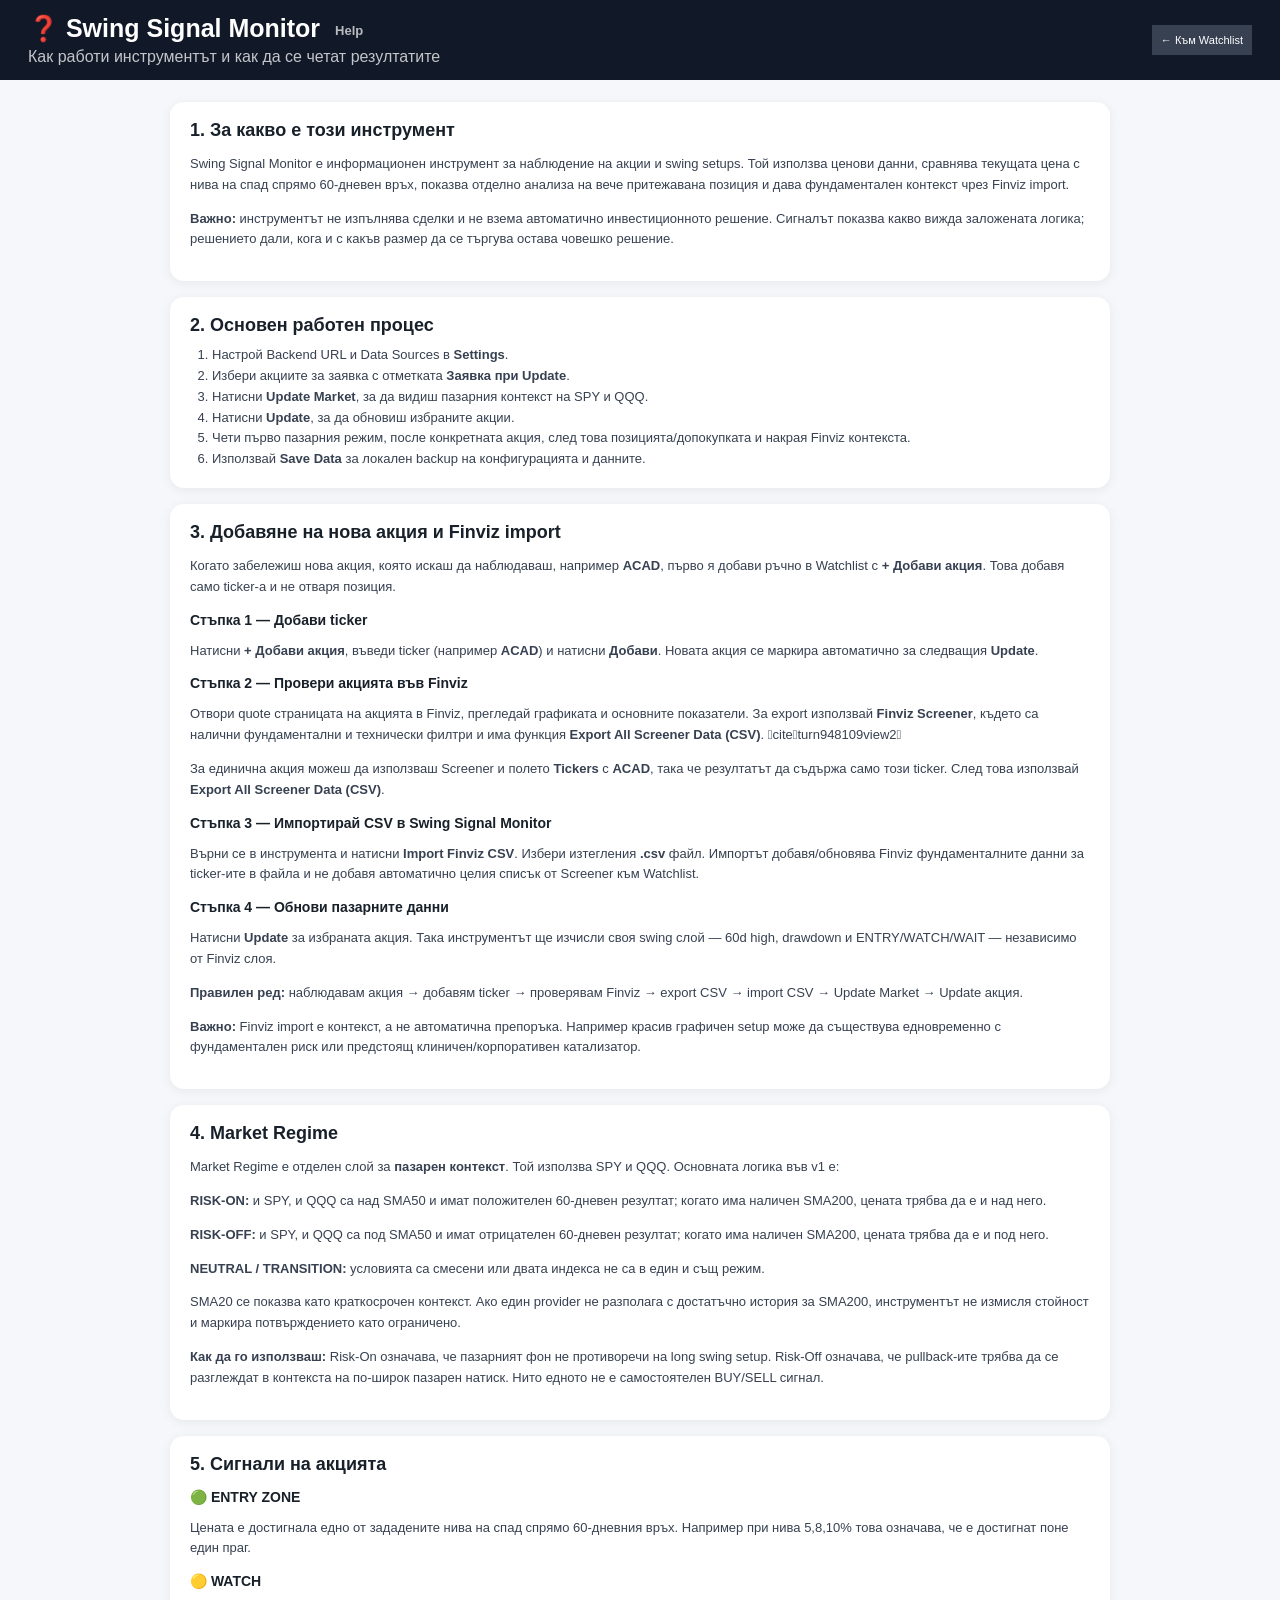
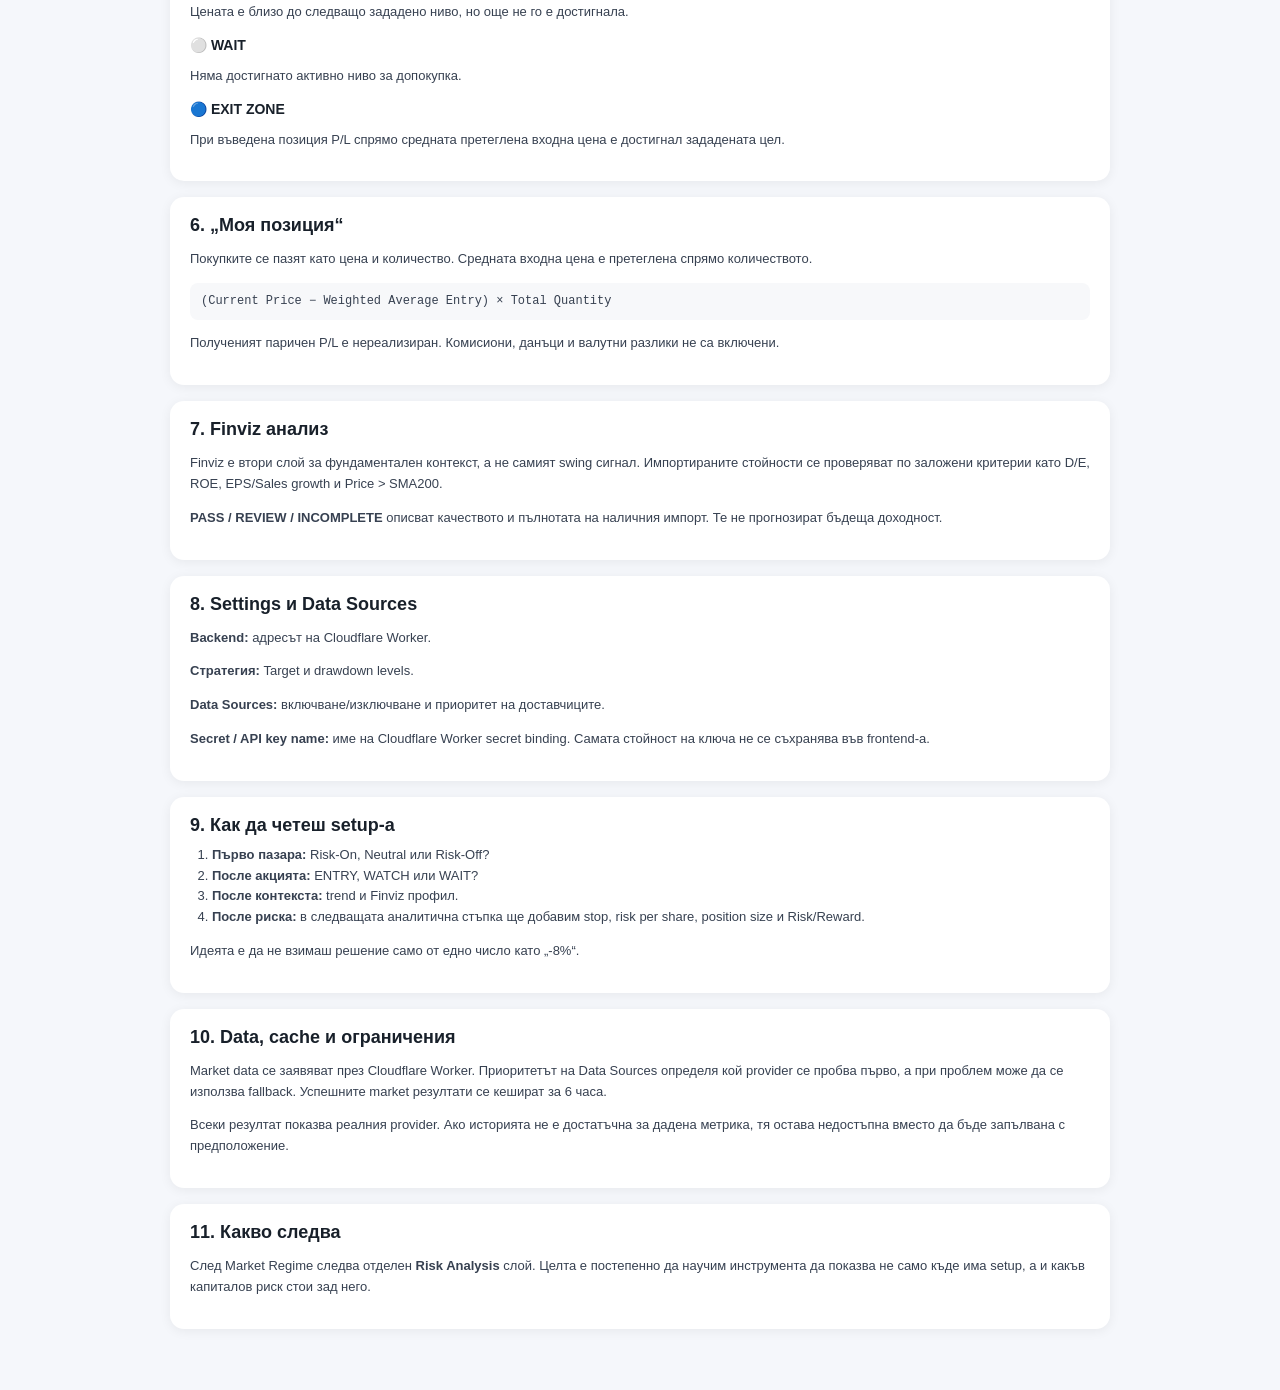
==== help.html @ 3929bf1c "v1.21.1 document adding stocks and Finviz import workflow" ====
<!doctype html>
<html lang="bg">
<head>
  <meta charset="utf-8">
  <meta name="viewport" content="width=device-width,initial-scale=1">
  <title>Swing Signal Monitor — Help</title>
  <link rel="stylesheet" href="style.css">
</head>
<body class="help-page">
<header>
  <div>
    <h1>❓ Swing Signal Monitor <span class="version">Help</span></h1>
    <p>Как работи инструментът и как да се четат резултатите</p>
  </div>
  <div class="header-actions">
    <a href="index.html" class="header-save help-link">← Към Watchlist</a>
  </div>
</header>

<main class="help-main">
  <section class="help-card">
    <h2>1. За какво е този инструмент</h2>
    <p>Swing Signal Monitor е информационен инструмент за наблюдение на акции и swing setups. Той използва ценови данни, сравнява текущата цена с нива на спад спрямо 60-дневен връх, показва отделно анализа на вече притежавана позиция и дава фундаментален контекст чрез Finviz import.</p>
    <p><b>Важно:</b> инструментът не изпълнява сделки и не взема автоматично инвестиционното решение. Сигналът показва какво вижда заложената логика; решението дали, кога и с какъв размер да се търгува остава човешко решение.</p>
  </section>

  <section class="help-card">
    <h2>2. Основен работен процес</h2>
    <ol>
      <li>Настрой Backend URL и Data Sources в <b>Settings</b>.</li>
      <li>Избери акциите за заявка с отметката <b>Заявка при Update</b>.</li>
      <li>Натисни <b>Update Market</b>, за да видиш пазарния контекст на SPY и QQQ.</li>
      <li>Натисни <b>Update</b>, за да обновиш избраните акции.</li>
      <li>Чети първо пазарния режим, после конкретната акция, след това позицията/допокупката и накрая Finviz контекста.</li>
      <li>Използвай <b>Save Data</b> за локален backup на конфигурацията и данните.</li>
    </ol>
  </section>


  <section class="help-card">
    <h2>3. Добавяне на нова акция и Finviz import</h2>
    <p>Когато забележиш нова акция, която искаш да наблюдаваш, например <b>ACAD</b>, първо я добави ръчно в Watchlist с <b>+ Добави акция</b>. Това добавя само ticker-а и не отваря позиция.</p>
    <h3>Стъпка 1 — Добави ticker</h3>
    <p>Натисни <b>+ Добави акция</b>, въведи ticker (например <b>ACAD</b>) и натисни <b>Добави</b>. Новата акция се маркира автоматично за следващия <b>Update</b>.</p>
    <h3>Стъпка 2 — Провери акцията във Finviz</h3>
    <p>Отвори quote страницата на акцията в Finviz, прегледай графиката и основните показатели. За export използвай <b>Finviz Screener</b>, където са налични фундаментални и технически филтри и има функция <b>Export All Screener Data (CSV)</b>. citeturn948109view2</p>
    <p>За единична акция можеш да използваш Screener и полето <b>Tickers</b> с <b>ACAD</b>, така че резултатът да съдържа само този ticker. След това използвай <b>Export All Screener Data (CSV)</b>.</p>
    <h3>Стъпка 3 — Импортирай CSV в Swing Signal Monitor</h3>
    <p>Върни се в инструмента и натисни <b>Import Finviz CSV</b>. Избери изтегления <b>.csv</b> файл. Импортът добавя/обновява Finviz фундаменталните данни за ticker-ите в файла и не добавя автоматично целия списък от Screener към Watchlist.</p>
    <h3>Стъпка 4 — Обнови пазарните данни</h3>
    <p>Натисни <b>Update</b> за избраната акция. Така инструментът ще изчисли своя swing слой — 60d high, drawdown и ENTRY/WATCH/WAIT — независимо от Finviz слоя.</p>
    <p><b>Правилен ред:</b> наблюдавам акция → добавям ticker → проверявам Finviz → export CSV → import CSV → Update Market → Update акция.</p>
    <p><b>Важно:</b> Finviz import е контекст, а не автоматична препоръка. Например красив графичен setup може да съществува едновременно с фундаментален риск или предстоящ клиничен/корпоративен катализатор.</p>
  </section>

  <section class="help-card">
    <h2>4. Market Regime</h2>
    <p>Market Regime е отделен слой за <b>пазарен контекст</b>. Той използва SPY и QQQ. Основната логика във v1 е:</p>
    <p><b>RISK-ON:</b> и SPY, и QQQ са над SMA50 и имат положителен 60-дневен резултат; когато има наличен SMA200, цената трябва да е и над него.</p>
    <p><b>RISK-OFF:</b> и SPY, и QQQ са под SMA50 и имат отрицателен 60-дневен резултат; когато има наличен SMA200, цената трябва да е и под него.</p>
    <p><b>NEUTRAL / TRANSITION:</b> условията са смесени или двата индекса не са в един и същ режим.</p>
    <p>SMA20 се показва като краткосрочен контекст. Ако един provider не разполага с достатъчно история за SMA200, инструментът не измисля стойност и маркира потвърждението като ограничено.</p>
    <p><b>Как да го използваш:</b> Risk-On означава, че пазарният фон не противоречи на long swing setup. Risk-Off означава, че pullback-ите трябва да се разглеждат в контекста на по-широк пазарен натиск. Нито едното не е самостоятелен BUY/SELL сигнал.</p>
  </section>

  <section class="help-card">
    <h2>5. Сигнали на акцията</h2>
    <h3>🟢 ENTRY ZONE</h3>
    <p>Цената е достигнала едно от зададените нива на спад спрямо 60-дневния връх. Например при нива 5,8,10% това означава, че е достигнат поне един праг.</p>
    <h3>🟡 WATCH</h3>
    <p>Цената е близо до следващо зададено ниво, но още не го е достигнала.</p>
    <h3>⚪ WAIT</h3>
    <p>Няма достигнато активно ниво за допокупка.</p>
    <h3>🔵 EXIT ZONE</h3>
    <p>При въведена позиция P/L спрямо средната претеглена входна цена е достигнал зададената цел.</p>
  </section>

  <section class="help-card">
    <h2>6. „Моя позиция“</h2>
    <p>Покупките се пазят като цена и количество. Средната входна цена е претеглена спрямо количеството.</p>
    <p class="formula">(Current Price − Weighted Average Entry) × Total Quantity</p>
    <p>Полученият паричен P/L е нереализиран. Комисиони, данъци и валутни разлики не са включени.</p>
  </section>

  <section class="help-card">
    <h2>7. Finviz анализ</h2>
    <p>Finviz е втори слой за фундаментален контекст, а не самият swing сигнал. Импортираните стойности се проверяват по заложени критерии като D/E, ROE, EPS/Sales growth и Price &gt; SMA200.</p>
    <p><b>PASS / REVIEW / INCOMPLETE</b> описват качеството и пълнотата на наличния импорт. Те не прогнозират бъдеща доходност.</p>
  </section>

  <section class="help-card">
    <h2>8. Settings и Data Sources</h2>
    <p><b>Backend:</b> адресът на Cloudflare Worker.</p>
    <p><b>Стратегия:</b> Target и drawdown levels.</p>
    <p><b>Data Sources:</b> включване/изключване и приоритет на доставчиците.</p>
    <p><b>Secret / API key name:</b> име на Cloudflare Worker secret binding. Самата стойност на ключа не се съхранява във frontend-а.</p>
  </section>

  <section class="help-card">
    <h2>9. Как да четеш setup-а</h2>
    <ol>
      <li><b>Първо пазара:</b> Risk-On, Neutral или Risk-Off?</li>
      <li><b>После акцията:</b> ENTRY, WATCH или WAIT?</li>
      <li><b>После контекста:</b> trend и Finviz профил.</li>
      <li><b>После риска:</b> в следващата аналитична стъпка ще добавим stop, risk per share, position size и Risk/Reward.</li>
    </ol>
    <p>Идеята е да не взимаш решение само от едно число като „-8%“.</p>
  </section>

  <section class="help-card">
    <h2>10. Data, cache и ограничения</h2>
    <p>Market data се заявяват през Cloudflare Worker. Приоритетът на Data Sources определя кой provider се пробва първо, а при проблем може да се използва fallback. Успешните market резултати се кешират за 6 часа.</p>
    <p>Всеки резултат показва реалния provider. Ако историята не е достатъчна за дадена метрика, тя остава недостъпна вместо да бъде запълвана с предположение.</p>
  </section>

  <section class="help-card">
    <h2>11. Какво следва</h2>
    <p>След Market Regime следва отделен <b>Risk Analysis</b> слой. Целта е постепенно да научим инструмента да показва не само къде има setup, а и какъв капиталов риск стои зад него.</p>
  </section>
</main>
</body>
</html>
---- style.css ----
*{box-sizing:border-box}body{margin:0;font-family:Inter,Arial,sans-serif;background:#f5f7fb;color:#18202a}header{display:flex;justify-content:space-between;align-items:center;padding:22px 28px;background:#111827;color:white}h1{margin:0 0 5px;font-size:25px}.version{font-size:13px;font-weight:600;opacity:.7;vertical-align:middle;margin-left:8px}header p{margin:0;opacity:.75}.header-actions{display:flex;gap:10px;align-items:center}.secondary{background:#4b5563}.settings{display:flex;gap:14px;align-items:flex-end;flex-wrap:wrap;background:white;padding:18px;margin:22px 0;border-radius:14px;box-shadow:0 2px 12px #00000010}.settings label{display:flex;flex-direction:column;gap:6px;font-size:13px;font-weight:600;min-height:62px;justify-content:flex-end}.settings input{height:38px;padding:10px;border:1px solid #d4dae3;border-radius:8px;min-width:170px}.settings #backendUrl{width:420px;min-width:320px}button{height:38px;border:0;border-radius:9px;padding:10px 15px;cursor:pointer;background:#2563eb;color:white;font-weight:600}button:disabled{opacity:.55;cursor:not-allowed}main{max-width:1250px;margin:auto;padding:0 20px 40px}.toolbar{display:flex;justify-content:space-between;align-items:flex-end;gap:20px}.toolbar h2{margin-bottom:4px}.hint{margin:0 0 12px;font-size:13px;color:#6b7280}.grid{display:grid;grid-template-columns:repeat(auto-fit,minmax(280px,1fr));gap:16px}.card{background:white;border-radius:15px;padding:18px;box-shadow:0 2px 12px #00000010;border-top:5px solid #d1d5db}.card.entry{border-top-color:#16a34a}.card.exit{border-top-color:#2563eb}.card.watch{border-top-color:#eab308}.card.selected{box-shadow:0 0 0 2px #2563eb22,0 2px 12px #00000010}.selection{display:flex;align-items:center;gap:8px;font-size:13px;font-weight:700}.selection input{width:18px;height:18px;accent-color:#2563eb}.top{display:flex;justify-content:space-between;align-items:center}.symbol{font-size:22px;font-weight:800}.price{font-size:25px;font-weight:800;margin:12px 0}.signal{font-size:17px;font-weight:800;margin:8px 0}.metrics{display:grid;grid-template-columns:1fr 1fr;gap:8px;font-size:13px}.metric{background:#f7f8fa;padding:9px;border-radius:8px}.metric b{display:block;font-size:15px}.reason{margin-top:12px;font-size:13px;line-height:1.45}.position{margin-top:10px;padding:10px;background:#eef5ff;border-radius:9px;font-size:13px}.remove{background:#e5e7eb;color:#374151;padding:6px 9px;font-size:12px}.legend{margin-top:25px;background:white;padding:15px;border-radius:12px;font-size:13px;line-height:1.7}.error{color:#b91c1c}.loading{opacity:.6}.check{display:block;margin:12px 0;font-size:14px}dialog{border:0;border-radius:14px;padding:22px;box-shadow:0 15px 50px #0005;width:min(380px,calc(100vw - 32px));max-width:calc(100vw - 32px)}dialog::backdrop{background:#11182755}dialog input{display:block;width:100%;padding:10px;margin:10px 0;border:1px solid #d4dae3;border-radius:8px}menu{display:flex;justify-content:flex-end;gap:8px;padding:0;margin-top:15px}.health-result{margin-top:18px;background:white;border-radius:14px;padding:16px;box-shadow:0 2px 12px #00000010}.health-ok{border-left:5px solid #16a34a}.health-error{border-left:5px solid #dc2626}.health-result p{margin:7px 0;font-size:13px;word-break:break-word}.hide-btn{margin-top:12px;background:#6b7280;height:34px;padding:8px 12px;font-size:12px}.hidden-section{margin-top:22px;background:white;border-radius:14px;padding:16px;box-shadow:0 2px 12px #00000010}.hidden-header h3{margin:0 0 4px}.hidden-header .hint{margin-bottom:12px}.hidden-list{display:flex;flex-wrap:wrap;gap:8px}.hidden-item{display:flex;align-items:center;gap:8px;background:#f3f4f6;border:1px solid #e5e7eb;border-radius:9px;padding:7px 8px 7px 11px;font-size:13px;font-weight:700}.show-btn{height:30px;padding:6px 10px;background:#2563eb;font-size:12px}.hidden-empty{color:#6b7280;font-size:13px}.toolbar-actions{display:flex;gap:8px;align-items:center}.hidden-section[hidden]{display:none}.hidden-section{margin-top:22px}
.provider-settings{flex:1 1 100%;border-top:1px solid #e5e7eb;padding-top:14px}.provider-settings h3{margin:0 0 5px}.provider-row{display:flex;align-items:center;justify-content:space-between;gap:12px;max-width:420px;padding:6px 0}.provider-row label{display:flex;gap:8px;align-items:center;font-size:13px}.provider-row select{width:60px;height:34px;border:1px solid #d4dae3;border-radius:7px}.provider-usage{margin-top:10px;padding:10px;background:#f7f8fa;border-radius:9px;font-size:12px;line-height:1.6}.provider-badge{display:inline-block;margin:4px 6px 4px 0;padding:5px 8px;border-radius:8px;font-size:12px}.provider-badge.ok{background:#dcfce7;color:#166534}.provider-badge.off{background:#f3f4f6;color:#6b7280}.data-source{margin-top:10px;font-size:11px;color:#6b7280}
.provider-row .provider-test{margin-left:auto;white-space:nowrap;padding:6px 10px;font-size:.85rem}.provider-test-result{margin-top:10px;padding:10px;border-radius:10px;background:#f6f7f9}.provider-test-result.health-ok{border:1px solid #2e8b57}.provider-test-result.health-error{border:1px solid #c0392b}.provider-attempts{margin-top:10px;padding:8px;border-radius:8px;background:#f7f7f7;font-size:.9rem}.provider-badge{display:inline-block;margin:4px;padding:6px 9px;border-radius:8px}.provider-badge.ok{background:#e8f7ee}.provider-badge.off{background:#eee}
/* v1.10.0 */
header{position:sticky;top:0;z-index:1000;min-height:76px;padding:14px 28px}
.header-actions{gap:8px}
.header-providers{display:flex;align-items:center;gap:7px;white-space:nowrap}
.header-providers-title{font-size:11px;font-weight:800;opacity:.85}
.header-provider{display:flex!important;flex-direction:row!important;align-items:center;gap:4px!important;min-height:0!important;font-size:11px!important;font-weight:700!important;color:#fff}
.header-provider input{width:15px!important;min-width:15px!important;height:15px!important;padding:0!important}
.header-provider select{width:42px;height:28px;border:0;border-radius:6px;background:#fff;color:#111827;padding:2px}
.header-save{height:30px;padding:6px 9px;font-size:11px;background:#374151}
.settings .provider-settings{display:none}
main{padding-bottom:40px}
.region-heading{grid-column:1/-1;font-weight:800;padding:2px 0 0}
.activity-log{margin-top:22px;background:#fff;border-radius:14px;padding:16px;box-shadow:0 2px 12px #00000010}
.log-header{display:flex;justify-content:space-between;align-items:center;gap:16px}
.log-header h3{margin:0 0 4px}
.log-actions{display:flex;gap:8px}
.log-list{margin-top:10px;max-height:420px;overflow:auto;font-family:ui-monospace,SFMono-Regular,Consolas,monospace;font-size:11px}
.log-entry{border-top:1px solid #e5e7eb;padding:8px 0;white-space:pre-wrap;word-break:break-word}
.log-entry .log-time{color:#6b7280}
.log-entry.log-error{background:#fff5f5}
#usageFooter{max-width:1250px;margin:0 auto 30px;padding:0 20px}
#usageFooter .provider-usage{margin:0;background:#fff;border-radius:14px;padding:14px;box-shadow:0 2px 12px #00000010}
.usage-sub{font-size:11px;color:#6b7280}
.usage-note{font-size:11px;color:#6b7280}
@media(max-width:900px){
  header{padding:10px 14px}
  header>div:first-child p{display:none}
  h1{font-size:20px}
  .header-actions{flex-wrap:wrap;justify-content:flex-end}
  .header-providers{order:2;width:100%;justify-content:flex-end}
}
@media(max-width:600px){
  .header-providers{gap:4px}
  .header-providers-title{display:none}
  .header-provider{font-size:10px!important}
  .header-save{font-size:10px}
}

.health-provider-row{display:flex;align-items:center;gap:8px;flex-wrap:wrap}
.health-test{height:30px;padding:6px 9px;font-size:11px}


/* v1.11.0 watchlist controls, table view and full signal highlighting */
.watchlist-controls{
  margin-top:18px;
  padding:12px 0 2px;
  border-top:1px solid #e5e7eb;
  display:flex;
  justify-content:flex-end;
  align-items:center;
  gap:12px;
  flex-wrap:wrap;
}
.watchlist-controls label{
  display:flex;
  align-items:center;
  gap:7px;
  font-size:13px;
  font-weight:700;
  color:#374151;
}
.watchlist-controls select{
  height:34px;
  min-width:170px;
  border:1px solid #d4dae3;
  border-radius:8px;
  padding:6px 9px;
  background:#fff;
  color:#111827;
}
.card.entry{
  background:#ecfdf3;
  border-top-color:#16a34a;
}
.card.entry .metric{
  background:#dff7e8;
}
.card.entry .position{
  background:#d9f3e4;
}
.card.watch{
  background:#fffbeb;
  border-top-color:#eab308;
}
.card.watch .metric{
  background:#fff4cc;
}
.card.watch .position{
  background:#fff0b8;
}
.table-wrap{
  grid-column:1/-1;
  width:100%;
  overflow-x:auto;
  background:#fff;
  border-radius:14px;
  box-shadow:0 2px 12px #00000010;
}
.watchlist-table{
  width:100%;
  min-width:1050px;
  border-collapse:separate;
  border-spacing:0;
  font-size:12px;
}
.watchlist-table th,
.watchlist-table td{
  padding:10px 9px;
  border-bottom:1px solid #e5e7eb;
  text-align:left;
  vertical-align:middle;
  white-space:nowrap;
}
.watchlist-table th{
  background:#f3f4f6;
  font-size:11px;
  font-weight:800;
  position:sticky;
  top:0;
  z-index:2;
}
.watchlist-table tbody tr:last-child td{
  border-bottom:0;
}
.watchlist-table .table-company{
  display:block;
  margin-top:2px;
  color:#6b7280;
  font-size:11px;
  white-space:normal;
}
.table-selection{
  display:flex;
  align-items:center;
  justify-content:center;
}
.table-selection input{
  width:18px;
  height:18px;
  accent-color:#2563eb;
}
.watchlist-table .hide-btn{
  margin-top:0;
}
.watchlist-table tr.entry td{
  background:#ecfdf3;
}
.watchlist-table tr.watch td{
  background:#fffbeb;
}
.watchlist-table tr.exit td{
  background:#eff6ff;
}
.watchlist-table tr.selected td{
  box-shadow:inset 0 2px 0 #2563eb22,inset 0 -2px 0 #2563eb22;
}
.watchlist-table tr.error td{
  background:#fff5f5;
}
@media(max-width:700px){
  .watchlist-controls{
    justify-content:flex-start;
  }
  .watchlist-controls label{
    width:100%;
  }
  .watchlist-controls select{
    flex:1;
    min-width:0;
  }
}


/* v1.12.0 watchlist toolbar and table readability */
.watchlist-title{min-width:0;flex:1}
.watchlist-heading-line{
  display:flex;
  align-items:center;
  gap:16px;
  flex-wrap:wrap;
}
.watchlist-heading-line h2{
  margin:0;
  white-space:nowrap;
}
.watchlist-controls{
  margin:0;
  padding:0;
  border:0;
  display:flex;
  justify-content:flex-start;
  align-items:center;
  gap:10px;
  flex-wrap:wrap;
}
.watchlist-controls label{
  display:flex;
  align-items:center;
  gap:6px;
  font-size:12px;
  font-weight:700;
  color:#374151;
}
.watchlist-controls label.master-select{
  padding-right:4px;
}
.watchlist-controls input[type="checkbox"]{
  width:17px;
  height:17px;
  accent-color:#2563eb;
}
.watchlist-controls select{
  height:32px;
  min-width:155px;
  border:1px solid #d4dae3;
  border-radius:7px;
  padding:5px 8px;
  background:#fff;
  color:#111827;
}
.watchlist-table{
  border-collapse:collapse;
}
.watchlist-table th,
.watchlist-table td{
  border:1px solid #d1d5db;
}
.watchlist-table tbody tr:nth-child(even):not(.entry):not(.watch):not(.exit):not(.error) td{
  background:#f0f2f5;
}
.watchlist-table tbody tr:nth-child(odd):not(.entry):not(.watch):not(.exit):not(.error) td{
  background:#fff;
}
.watchlist-table tbody tr:hover:not(.entry):not(.watch):not(.exit):not(.error) td{
  background:#e8ebef;
}
@media(max-width:1000px){
  .watchlist-heading-line{
    align-items:flex-start;
  }
}
@media(max-width:700px){
  .watchlist-heading-line{
    flex-direction:column;
    gap:8px;
  }
  .watchlist-controls{
    width:100%;
    justify-content:flex-start;
  }
  .watchlist-controls label{
    width:auto;
  }
  .watchlist-controls select{
    min-width:145px;
  }
}


/* Keep action buttons aligned at the bottom of cards with different content heights. */
.card{
  display:flex;
  flex-direction:column;
}
.card .hide-btn{
  align-self:flex-start;
  margin-top:auto;
}


/* v1.14.0 local data controls */
.header-data-actions{
  display:flex;
  align-items:center;
  gap:6px;
}
.header-data-actions .header-save{
  white-space:nowrap;
}
@media(max-width:900px){
  .header-data-actions{
    order:3;
  }
}


/* v1.16.0 analysis layer */
.analysis-grid{
  display:grid;
  grid-template-columns:1fr 1fr;
  gap:8px;
  margin-top:10px;
}
.analysis-block{
  padding:9px;
  border-radius:9px;
  background:#f7f8fa;
  font-size:12px;
  line-height:1.35;
}
.analysis-label{
  font-size:11px;
  font-weight:800;
  color:#6b7280;
  margin-bottom:3px;
}
.analysis-text{
  margin-top:4px;
  color:#374151;
}
.profile-status{
  margin-top:10px;
  font-size:11px;
  color:#4b5563;
  font-weight:700;
}
.table-row.entry td{
  background:#ecfdf3 !important;
}
.table-row.watch td{
  background:#fffbeb !important;
}
.table-row.wait:nth-child(even) td{
  background:#f0f2f5;
}
.table-row.wait:nth-child(odd) td{
  background:#fff;
}
@media(max-width:700px){
  .analysis-grid{
    grid-template-columns:1fr;
  }
}


/* v1.17.0 owned positions and Finviz workflow */
.watchlist-group{
  grid-column:1/-1;
}
.watchlist-group-title{
  display:flex;
  align-items:center;
  gap:8px;
  margin:4px 0 10px;
  font-size:15px;
  font-weight:800;
}
.watchlist-count{
  min-width:24px;
  padding:3px 7px;
  border-radius:999px;
  background:#e5e7eb;
  color:#374151;
  font-size:11px;
  text-align:center;
}
.owned-group .watchlist-group-title{
  color:#14532d;
}
.owned-group .watchlist-count{
  background:#dcfce7;
  color:#166534;
}
.watchlist-group-grid{
  display:grid;
  grid-template-columns:repeat(auto-fit,minmax(280px,1fr));
  gap:16px;
}
.owned-card{
  box-shadow:0 0 0 3px #16a34a44,0 4px 16px #00000012;
}
.owned-card .top{
  min-height:30px;
}
.owned-badge{
  display:inline-flex;
  align-items:center;
  padding:4px 8px;
  border-radius:999px;
  background:#dcfce7;
  color:#166534;
  font-size:10px;
  font-weight:900;
  letter-spacing:.2px;
  white-space:nowrap;
}
.card .sell-btn{
  align-self:flex-start;
  margin-top:auto;
  height:34px;
  padding:8px 12px;
  background:#b91c1c;
  color:#fff;
  font-size:12px;
}
.card .sell-btn:hover{
  background:#991b1b;
}
.header-link{
  text-decoration:none;
  display:inline-flex;
  align-items:center;
  justify-content:center;
}
.header-preset{
  height:30px;
  max-width:170px;
  border:0;
  border-radius:6px;
  padding:2px 7px;
  background:#fff;
  color:#111827;
  font-size:11px;
}
.watchlist-table-group{
  margin-top:4px;
}
.watchlist-table-group + .watchlist-table-group{
  margin-top:22px;
}
.watchlist-table-group .watchlist-group-title{
  margin-bottom:8px;
}
.watchlist-table .owned-badge{
  margin-top:4px;
}
.watchlist-table .sell-btn{
  height:30px;
  padding:6px 10px;
  background:#b91c1c;
  color:#fff;
  border-radius:7px;
  font-size:11px;
  font-weight:800;
}
@media(max-width:1100px){
  .header-preset{
    max-width:145px;
  }
}


/* v1.18.0 Settings page */
.settings-link{
  display:inline-flex;
  align-items:center;
  justify-content:center;
  text-decoration:none;
  white-space:nowrap;
}
.settings-inline-hint{
  grid-column:1 / -1;
  margin:0;
}
.settings-page-card{
  display:block;
  max-width:980px;
  margin:0 auto 20px;
}
.settings-page-card h2{
  margin:0 0 8px;
}
.settings-description{
  margin:0 0 18px;
  color:#5b6470;
  line-height:1.5;
}
.settings-provider-list{
  display:grid;
  gap:12px;
}
.settings-provider-row{
  display:grid;
  grid-template-columns:minmax(180px,1fr) 150px;
  gap:8px 18px;
  align-items:center;
  padding:16px;
  border:1px solid #d9dee7;
  border-radius:10px;
  background:#f8fafc;
}
.settings-provider-name{
  display:flex;
  align-items:center;
  gap:8px;
}
.settings-provider-row label:not(.settings-provider-name){
  display:flex;
  align-items:center;
  justify-content:flex-end;
  gap:8px;
  font-size:13px;
}
.settings-provider-row select{
  width:58px;
  height:34px;
}
.settings-provider-row p{
  grid-column:1 / -1;
  margin:0;
  color:#667085;
  font-size:13px;
  line-height:1.45;
}
.settings-actions{
  display:flex;
  align-items:center;
  gap:14px;
  margin-top:20px;
}
.settings-save-message{
  color:#166534;
  font-weight:700;
}
.settings-info li{
  margin:8px 0;
  line-height:1.5;
}
@media(max-width:700px){
  .settings-provider-row{
    grid-template-columns:1fr;
  }
  .settings-provider-row label:not(.settings-provider-name){
    justify-content:flex-start;
  }
}


/* v1.19.0 */
.group-title-main{display:flex;align-items:center;gap:8px}
.watchlist-group-title{justify-content:space-between;gap:14px;flex-wrap:wrap}
.group-controls{display:flex;align-items:center;justify-content:flex-start;gap:10px;flex-wrap:wrap;padding:8px 0 10px;border-bottom:1px solid #e5e7eb;margin-bottom:12px;width:100%}
.group-controls label{display:flex;align-items:center;gap:6px;font-size:12px;font-weight:700;color:#374151}
.group-controls select{height:32px;min-width:155px;border:1px solid #d4dae3;border-radius:7px;padding:5px 8px;background:#fff;color:#111827}
.group-controls input[type="checkbox"]{width:17px;height:17px;accent-color:#2563eb}
.ticker-link{color:#111827;text-decoration:none;font-weight:800}
.ticker-link:hover{text-decoration:underline;color:#2563eb}
.card .symbol .ticker-link{font-size:22px}
.settings-link,.settings-link:visited,.settings-link:hover,.settings-link:active{color:#fff !important}
.settings-strategy-grid{display:grid;grid-template-columns:repeat(2,minmax(180px,1fr));gap:14px}
@media(max-width:700px){.settings-strategy-grid{grid-template-columns:1fr}.group-controls{align-items:stretch}.group-controls label{width:100%}.group-controls select{flex:1}}

/* v1.19.1 minimal settings */
.settings-minimal{max-width:1100px}
.settings-card{background:#fff;border:1px solid #e5e7eb;border-radius:12px;padding:16px 18px;margin:16px 0;box-shadow:0 1px 6px #00000008}
.settings-row{display:flex;justify-content:space-between;align-items:center;gap:20px}
.settings-card h2{margin:0 0 3px;font-size:17px}
.settings-card p{margin:0;color:#6b7280;font-size:12px}
.settings-inline{display:flex;align-items:end;gap:8px}
.settings-inline label{display:flex;flex-direction:column;gap:4px;font-size:11px;font-weight:700;min-height:auto}
.settings-inline input{height:36px;min-width:300px}
.settings-inline button{height:36px}
.strategy-inline input{min-width:100px;width:110px}
.strategy-inline label:nth-child(2) input{width:150px}
.settings-message{display:block;margin-top:8px;font-size:12px;color:#166534}
.provider-minimal-list{margin-top:12px;border-top:1px solid #e5e7eb}
.provider-minimal-row{display:grid;grid-template-columns:minmax(220px,1fr) 120px minmax(180px,1fr);align-items:center;gap:12px;padding:10px 0;border-bottom:1px solid #eef0f3}
.provider-name{display:flex;align-items:center;gap:8px;font-size:13px}
.provider-name input{width:17px;height:17px;accent-color:#2563eb}
.provider-minimal-row>label:not(.provider-name){font-size:11px;font-weight:700;color:#4b5563;display:flex;align-items:center;gap:6px}
.provider-minimal-row select{height:32px;border:1px solid #d4dae3;border-radius:7px;background:#fff}
.key-status{font-size:11px;color:#6b7280}
.settings-card-actions{display:flex;align-items:center;gap:10px;margin-top:12px}
.settings-note{margin-top:12px!important;font-size:11px!important}
.settings-note code{font-size:10px}
@media(max-width:750px){
 .settings-row{align-items:stretch;flex-direction:column}
 .settings-inline{align-items:stretch;flex-wrap:wrap}
 .settings-inline input{min-width:0;flex:1}
 .provider-minimal-row{grid-template-columns:1fr;gap:7px}
 .provider-minimal-row>label:not(.provider-name){justify-content:space-between}
 .key-status{padding-left:25px}
}

/* v1.19.2 — Settings: keep the main site design, compact and aligned */
.settings-page main.settings-minimal{
  max-width:980px;
  margin:0 auto;
  padding:22px 20px 40px;
}
.settings-minimal .settings-card{
  background:#fff;
  border-radius:14px;
  border:0;
  padding:18px;
  margin:0 0 18px;
  box-shadow:0 2px 12px #00000010;
}
.settings-minimal .settings-row{
  display:grid;
  grid-template-columns:minmax(230px,1fr) minmax(520px,1.45fr);
  align-items:center;
  gap:28px;
}
.settings-minimal .settings-card h2{
  margin:0 0 4px;
  font-size:17px;
}
.settings-minimal .settings-card p{
  margin:0;
  color:#6b7280;
  font-size:12px;
  line-height:1.4;
}
.settings-minimal .settings-inline{
  display:grid;
  grid-template-columns:minmax(0,1fr) auto;
  align-items:end;
  gap:10px;
}
.settings-minimal .settings-inline input,
.settings-minimal .settings-inline select{
  height:38px;
  border:1px solid #d4dae3;
  border-radius:8px;
  padding:8px 10px;
  background:#fff;
  color:#111827;
}
.settings-minimal #backendUrl{
  width:100%;
  min-width:0;
}
.settings-minimal .settings-inline button,
.settings-minimal .settings-card-actions button{
  height:38px;
  min-width:104px;
}
.settings-minimal .strategy-inline{
  grid-template-columns:110px 150px auto;
}
.settings-minimal .strategy-inline label{
  display:flex;
  flex-direction:column;
  gap:5px;
  margin:0;
  color:#374151;
  font-size:11px;
  font-weight:700;
}
.settings-minimal .strategy-inline input{
  width:100%;
  min-width:0;
}
.settings-minimal .settings-card-head{
  margin-bottom:12px;
}
.settings-minimal .provider-minimal-list{
  margin:0;
  border-top:1px solid #e5e7eb;
}
.settings-minimal .provider-minimal-row{
  display:grid;
  grid-template-columns:minmax(230px,1fr) 150px minmax(260px,1.15fr);
  align-items:center;
  gap:18px;
  min-height:52px;
  padding:9px 0;
  border-bottom:1px solid #eef0f3;
}
.settings-minimal .provider-name{
  display:flex;
  align-items:center;
  gap:9px;
  min-width:0;
  font-size:13px;
}
.settings-minimal .provider-name input{
  width:17px;
  height:17px;
  margin:0;
  accent-color:#2563eb;
}
.settings-minimal .provider-minimal-row>label:not(.provider-name){
  display:grid;
  grid-template-columns:70px 58px;
  align-items:center;
  gap:8px;
  margin:0;
  font-size:11px;
  font-weight:700;
  color:#4b5563;
}
.settings-minimal .provider-minimal-row select{
  width:58px;
  height:32px;
  border:1px solid #d4dae3;
  border-radius:7px;
  background:#fff;
  color:#111827;
}
.settings-minimal .key-status{
  display:flex;
  align-items:center;
  min-height:32px;
  padding:0 10px;
  border:1px solid #e5e7eb;
  border-radius:7px;
  background:#f8fafc;
  color:#6b7280;
  font-size:11px;
}
.settings-minimal .settings-card-actions{
  display:flex;
  align-items:center;
  gap:10px;
  margin-top:14px;
}
.settings-minimal .settings-note{
  margin:12px 0 0!important;
  padding-top:10px;
  border-top:1px solid #eef0f3;
  color:#6b7280!important;
  font-size:11px!important;
}
.settings-minimal .settings-message{
  display:block;
  margin-top:8px;
  color:#166534;
  font-size:12px;
  font-weight:700;
}
@media(max-width:850px){
  .settings-minimal .settings-row{
    grid-template-columns:1fr;
    gap:14px;
  }
  .settings-minimal .provider-minimal-row{
    grid-template-columns:minmax(200px,1fr) 130px minmax(220px,1fr);
  }
}
@media(max-width:650px){
  .settings-minimal .settings-inline,
  .settings-minimal .strategy-inline{
    grid-template-columns:1fr;
  }
  .settings-minimal .settings-inline button{
    width:100%;
  }
  .settings-minimal .provider-minimal-row{
    grid-template-columns:1fr;
    gap:8px;
    padding:12px 0;
  }
  .settings-minimal .provider-minimal-row>label:not(.provider-name){
    grid-template-columns:70px 58px;
  }
  .settings-minimal .key-status{
    width:100%;
  }
}

/* v1.19.3 — provider account / Worker controls */
.settings-minimal .provider-minimal-row.provider-head{
  min-height:34px;
  padding:6px 0;
  color:#6b7280;
  font-size:10px;
  font-weight:800;
  text-transform:uppercase;
  border-bottom:1px solid #dfe3e8;
}
.settings-minimal .provider-minimal-row{
  grid-template-columns:minmax(200px,1fr) 135px minmax(260px,1.25fr) 125px;
}
.settings-minimal .provider-minimal-row.provider-head{
  grid-template-columns:minmax(200px,1fr) 135px minmax(260px,1.25fr) 125px;
}
.settings-minimal .priority-control{
  display:grid!important;
  grid-template-columns:70px 58px!important;
  align-items:center;
  gap:7px;
  margin:0;
  font-size:11px;
  font-weight:700;
  color:#4b5563;
}
.settings-minimal .key-name{
  display:flex;
  align-items:center;
  gap:8px;
  min-width:0;
}
.settings-minimal .key-name code{
  overflow:hidden;
  text-overflow:ellipsis;
  white-space:nowrap;
  font-size:11px;
  color:#374151;
}
.copy-secret{
  height:28px!important;
  min-width:auto!important;
  padding:4px 8px!important;
  font-size:10px!important;
  white-space:nowrap;
}
.provider-account-btn{
  display:inline-flex;
  align-items:center;
  justify-content:center;
  height:32px;
  padding:6px 10px;
  border-radius:7px;
  background:#374151;
  color:#fff!important;
  text-decoration:none;
  font-size:11px;
  font-weight:800;
  white-space:nowrap;
}
.provider-account-btn:hover{background:#4b5563}
.cloudflare-admin{
  display:grid;
  grid-template-columns:1fr auto;
  align-items:center;
  gap:18px;
  margin-top:16px;
  padding:12px 14px;
  border:1px solid #e5e7eb;
  border-radius:9px;
  background:#f8fafc;
}
.cloudflare-admin>div{
  display:flex;
  align-items:center;
  flex-wrap:wrap;
  gap:8px 16px;
  font-size:11px;
}
.cloudflare-admin span{color:#6b7280}
.cloudflare-admin code{font-size:10px;color:#374151}
@media(max-width:900px){
  .settings-minimal .provider-minimal-row,
  .settings-minimal .provider-minimal-row.provider-head{
    grid-template-columns:minmax(180px,1fr) 125px minmax(220px,1fr) 110px;
  }
}
@media(max-width:700px){
  .settings-minimal .provider-minimal-row,
  .settings-minimal .provider-minimal-row.provider-head{
    grid-template-columns:1fr;
  }
  .settings-minimal .provider-minimal-row.provider-head{display:none}
  .settings-minimal .priority-control{grid-template-columns:70px 58px!important}
  .settings-minimal .key-name{padding-left:25px}
  .settings-minimal .provider-account-btn{width:max-content;margin-left:25px}
  .cloudflare-admin{grid-template-columns:1fr}
}

/* v1.19.4 — compact provider and Cloudflare layout */
.settings-minimal .provider-minimal-row{
  grid-template-columns:minmax(220px,1fr) 135px minmax(260px,1.25fr);
}
.settings-minimal .provider-minimal-row.provider-head{
  grid-template-columns:minmax(220px,1fr) 135px minmax(260px,1.25fr);
}
.settings-minimal .provider-name-link{
  color:#111827;
  text-decoration:none;
  font-size:13px;
  font-weight:800;
}
.settings-minimal .provider-name-link:hover{
  color:#2563eb;
  text-decoration:underline;
}
.settings-minimal .key-name{
  min-width:0;
}
.settings-minimal .cloudflare-admin{
  display:grid;
  grid-template-columns:auto 1fr auto;
  grid-template-areas:
    "title worker link"
    "title secrets link";
  align-items:center;
  column-gap:14px;
  row-gap:6px;
  margin-top:14px;
  padding:11px 13px;
  border:1px solid #e5e7eb;
  border-radius:9px;
  background:#f8fafc;
}
.settings-minimal .cloudflare-title{
  grid-area:title;
  align-self:start;
  padding-top:2px;
  font-size:12px;
  font-weight:800;
  color:#111827;
  white-space:nowrap;
}
.settings-minimal .cloudflare-item{
  display:flex;
  align-items:center;
  gap:7px;
  min-width:0;
  font-size:11px;
}
.settings-minimal .cloudflare-item:nth-child(2){grid-area:worker}
.settings-minimal .cloudflare-secrets{grid-area:secrets}
.settings-minimal .cloudflare-item span{
  color:#6b7280;
  font-weight:700;
}
.settings-minimal .cloudflare-item code{
  font-size:10px;
  color:#374151;
}
.settings-minimal .cloudflare-secrets{
  flex-wrap:wrap;
}
.settings-minimal .cloudflare-secrets code{
  padding:2px 5px;
  border-radius:5px;
  background:#eef2f7;
}
.settings-minimal .cloudflare-link{
  grid-area:link;
  align-self:center;
  display:inline-flex;
  align-items:center;
  justify-content:center;
  height:32px;
  padding:6px 10px;
  border-radius:7px;
  background:#374151;
  color:#fff!important;
  text-decoration:none;
  font-size:11px;
  font-weight:800;
  white-space:nowrap;
}
.settings-minimal .cloudflare-link:hover{background:#4b5563}
.settings-minimal .settings-note{
  margin-top:10px!important;
  padding-top:9px;
}
@media(max-width:900px){
  .settings-minimal .provider-minimal-row,
  .settings-minimal .provider-minimal-row.provider-head{
    grid-template-columns:minmax(180px,1fr) 125px minmax(220px,1fr);
  }
}
@media(max-width:700px){
  .settings-minimal .provider-minimal-row,
  .settings-minimal .provider-minimal-row.provider-head{
    grid-template-columns:1fr;
  }
  .settings-minimal .provider-minimal-row.provider-head{display:none}
  .settings-minimal .cloudflare-admin{
    grid-template-columns:1fr auto;
    grid-template-areas:
      "title link"
      "worker worker"
      "secrets secrets";
    row-gap:8px;
  }
  .settings-minimal .cloudflare-link{justify-self:end}
}


/* v1.20.0 — compact Data Sources and owned-position P/L */
.settings-minimal .provider-minimal-row{
  grid-template-columns:minmax(220px,1fr) 135px minmax(260px,1.25fr);
}
.settings-minimal .provider-minimal-row.provider-head{
  grid-template-columns:minmax(220px,1fr) 135px minmax(260px,1.25fr);
}
.settings-minimal .secret-name-input{
  width:100%;
  min-width:0;
  height:32px;
  border:1px solid #d4dae3;
  border-radius:7px;
  padding:7px 9px;
  background:#fff;
  color:#111827;
  font-family:ui-monospace,SFMono-Regular,Consolas,monospace;
  font-size:10px;
}
.settings-minimal .secret-name-input:focus{
  outline:2px solid #2563eb22;
  border-color:#2563eb;
}
.settings-minimal .key-name{
  display:grid;
  grid-template-columns:minmax(0,1fr) auto;
  align-items:center;
  gap:7px;
}
.settings-minimal .cloudflare-secrets{
  color:#6b7280;
  font-size:11px;
}
.owned-position-card{
  display:inline-flex;
  align-items:center;
  gap:7px;
  margin-left:auto;
  padding:4px 7px;
  border-radius:8px;
  background:#dcfce7;
  border:1px solid #bbf7d0;
  color:#166534;
}
.owned-position-card .owned-badge{
  padding:0;
  background:transparent;
  color:#166534;
}
.owned-pnl{
  padding-left:7px;
  border-left:1px solid #bbf7d0;
  font-size:11px;
  font-weight:900;
  white-space:nowrap;
}
.owned-pnl.profit{color:#15803d}
.owned-pnl.loss{
  color:#b91c1c;
  background:#fee2e2;
  border-left-color:#fecaca;
  padding:2px 6px;
  border-radius:5px;
}
.owned-pnl.neutral{color:#6b7280}
.owned-pnl-icon{font-size:13px;line-height:1}
@media(max-width:900px){
  .settings-minimal .provider-minimal-row,
  .settings-minimal .provider-minimal-row.provider-head{
    grid-template-columns:minmax(180px,1fr) 125px minmax(220px,1fr);
  }
}
@media(max-width:700px){
  .settings-minimal .provider-minimal-row,
  .settings-minimal .provider-minimal-row.provider-head{
    grid-template-columns:1fr;
  }
  .settings-minimal .provider-minimal-row.provider-head{display:none}
  .settings-minimal .key-name{padding-left:25px}
  .settings-minimal .secret-name-input{width:100%}
  .owned-position-card{
    margin-left:0;
    margin-top:5px;
  }
  .card .top{
    align-items:flex-start;
    flex-wrap:wrap;
  }
}

.settings-minimal .cloudflare-config{grid-area:config}
.settings-minimal .cloudflare-config code{padding:2px 5px;border-radius:5px;background:#eef2f7}
@media(max-width:700px){
  .settings-minimal .cloudflare-config{display:flex;flex-wrap:wrap;gap:6px}
}

.settings-minimal .cloudflare-admin{
  grid-template-areas:
    "title worker link"
    "title secrets link"
    "title config link";
}
@media(max-width:700px){
  .settings-minimal .cloudflare-admin{
    grid-template-areas:
      "title link"
      "worker worker"
      "secrets secrets"
      "config config";
  }
}

/* v1.21.0 — Market Regime */
.help-link{
  display:inline-flex;
  align-items:center;
  justify-content:center;
  text-decoration:none;
  white-space:nowrap;
  color:#fff!important;
}
.market-regime-panel{
  margin:18px 0 20px;
  background:#fff;
  border-radius:14px;
  padding:16px;
  box-shadow:0 2px 12px #00000010;
}
.market-regime-head{
  display:flex;
  justify-content:space-between;
  align-items:center;
  gap:14px;
}
.market-regime-head h3{margin:0 0 4px}
.market-regime-head .hint{margin-bottom:0}
.market-regime-content{margin-top:12px}
.market-empty{
  padding:12px;
  border-radius:9px;
  background:#f7f8fa;
  color:#6b7280;
  font-size:12px;
  line-height:1.5;
}
.market-empty.market-error{
  background:#fff5f5;
  color:#b91c1c;
}
.market-regime-summary{
  padding:12px;
  border-radius:10px;
  border:1px solid #e5e7eb;
}
.market-risk-on{background:#ecfdf3;border-color:#bbf7d0}
.market-risk-off{background:#fff5f5;border-color:#fecaca}
.market-neutral,.market-unknown{background:#fffbeb;border-color:#fde68a}
.market-regime-badge{
  display:inline-flex;
  align-items:center;
  padding:5px 9px;
  border-radius:999px;
  background:#fff;
  font-size:12px;
  font-weight:900;
}
.market-quality{
  margin-left:8px;
  font-size:10px;
  font-weight:700;
  color:#6b7280;
}
.market-summary-text{
  margin-top:7px;
  font-size:12px;
  color:#374151;
}
.market-grid{
  display:grid;
  grid-template-columns:repeat(2,minmax(0,1fr));
  gap:10px;
  margin-top:10px;
}
.market-card{
  border:1px solid #e5e7eb;
  border-radius:10px;
  padding:11px;
  background:#f8fafc;
}
.market-bull{border-color:#bbf7d0;background:#f0fdf4}
.market-bear{border-color:#fecaca;background:#fff7f7}
.market-neutral-card{border-color:#fde68a;background:#fffbeb}
.market-card-top{
  display:flex;
  align-items:center;
  justify-content:space-between;
  gap:8px;
  font-size:12px;
}
.market-card-top span{
  font-size:10px;
  font-weight:800;
  color:#6b7280;
}
.market-price{
  margin:7px 0 9px;
  font-size:20px;
  font-weight:900;
}
.market-metrics{
  display:grid;
  grid-template-columns:repeat(3,minmax(0,1fr));
  gap:6px;
  font-size:10px;
  color:#6b7280;
}
.market-metrics span{
  padding:7px;
  border-radius:7px;
  background:#fff;
  border:1px solid #eef0f3;
}
.market-metrics b{
  display:block;
  margin-top:2px;
  color:#18202a;
  font-size:11px;
}
.market-rule-note{
  margin-top:10px;
  padding:9px 10px;
  border-radius:8px;
  background:#f7f8fa;
  color:#4b5563;
  font-size:11px;
  line-height:1.5;
}
.market-updated{
  margin-top:7px;
  color:#6b7280;
  font-size:10px;
}
@media(max-width:700px){
  .market-regime-head{align-items:stretch;flex-direction:column}
  .market-regime-head button{align-self:flex-start}
  .market-grid{grid-template-columns:1fr}
  .market-metrics{grid-template-columns:repeat(2,minmax(0,1fr))}
}

/* v1.21.0 — Help page */
.help-main{
  max-width:980px;
  margin:0 auto;
  padding:22px 20px 45px;
}
.help-card{
  background:#fff;
  border-radius:14px;
  padding:18px 20px;
  margin:0 0 16px;
  box-shadow:0 2px 12px #00000010;
}
.help-card h2{margin:0 0 9px;font-size:18px}
.help-card h3{margin:14px 0 5px;font-size:14px}
.help-card p,.help-card li{
  color:#374151;
  font-size:13px;
  line-height:1.6;
}
.help-card ol{margin:8px 0 0;padding-left:22px}
.help-card .formula{
  padding:9px 11px;
  background:#f7f8fa;
  border-radius:8px;
  font-family:ui-monospace,SFMono-Regular,Consolas,monospace;
  font-size:12px;
}
.help-table-wrap{overflow-x:auto}
.help-table{
  width:100%;
  border-collapse:collapse;
  font-size:12px;
}
.help-table th,.help-table td{
  padding:9px;
  border:1px solid #d1d5db;
  text-align:left;
  vertical-align:top;
}
.help-table th{background:#f3f4f6;font-weight:800}
@media(max-width:700px){.help-card{padding:16px}}

/* v1.21.1 — individual stock entry */
.dialog-hint{
  margin:4px 0 0;
  color:#6b7280;
  font-size:12px;
  line-height:1.45;
}
@media(max-width:700px){
  .toolbar-actions{flex-wrap:wrap;justify-content:flex-start}
}
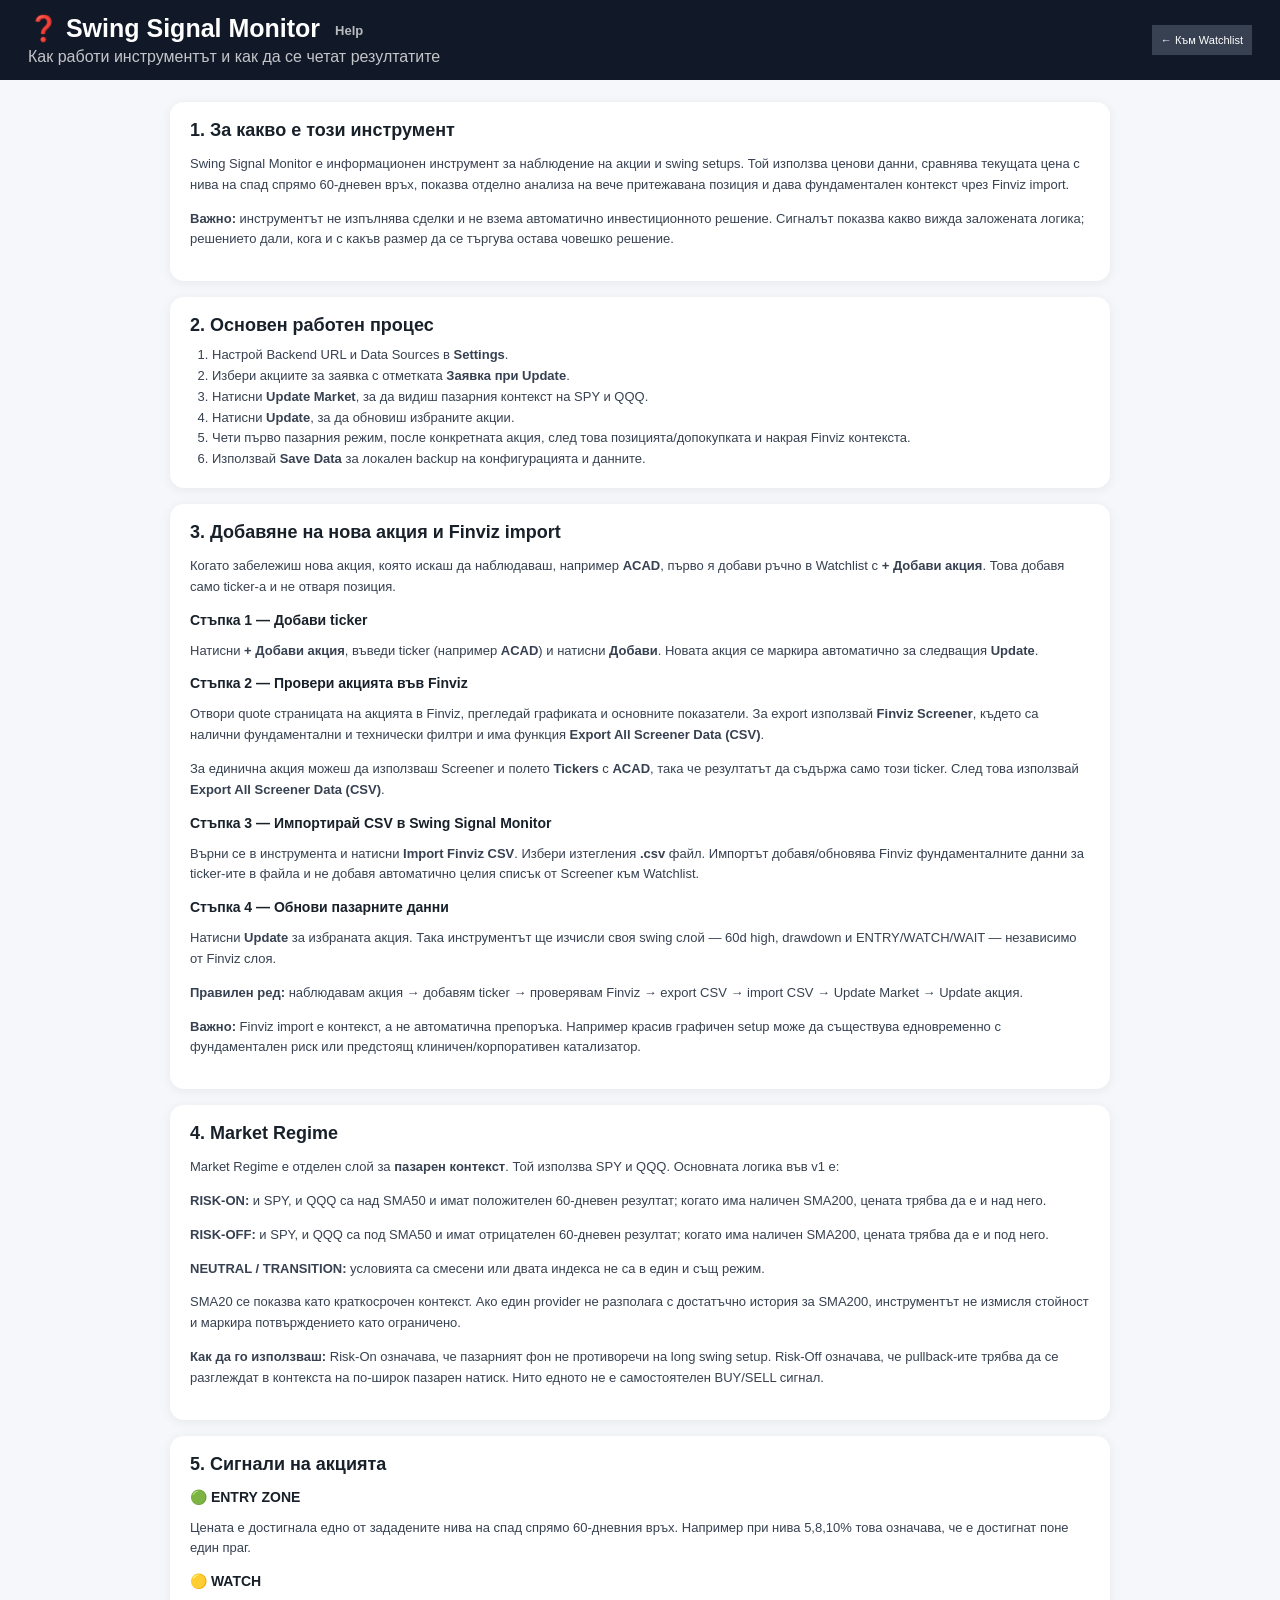
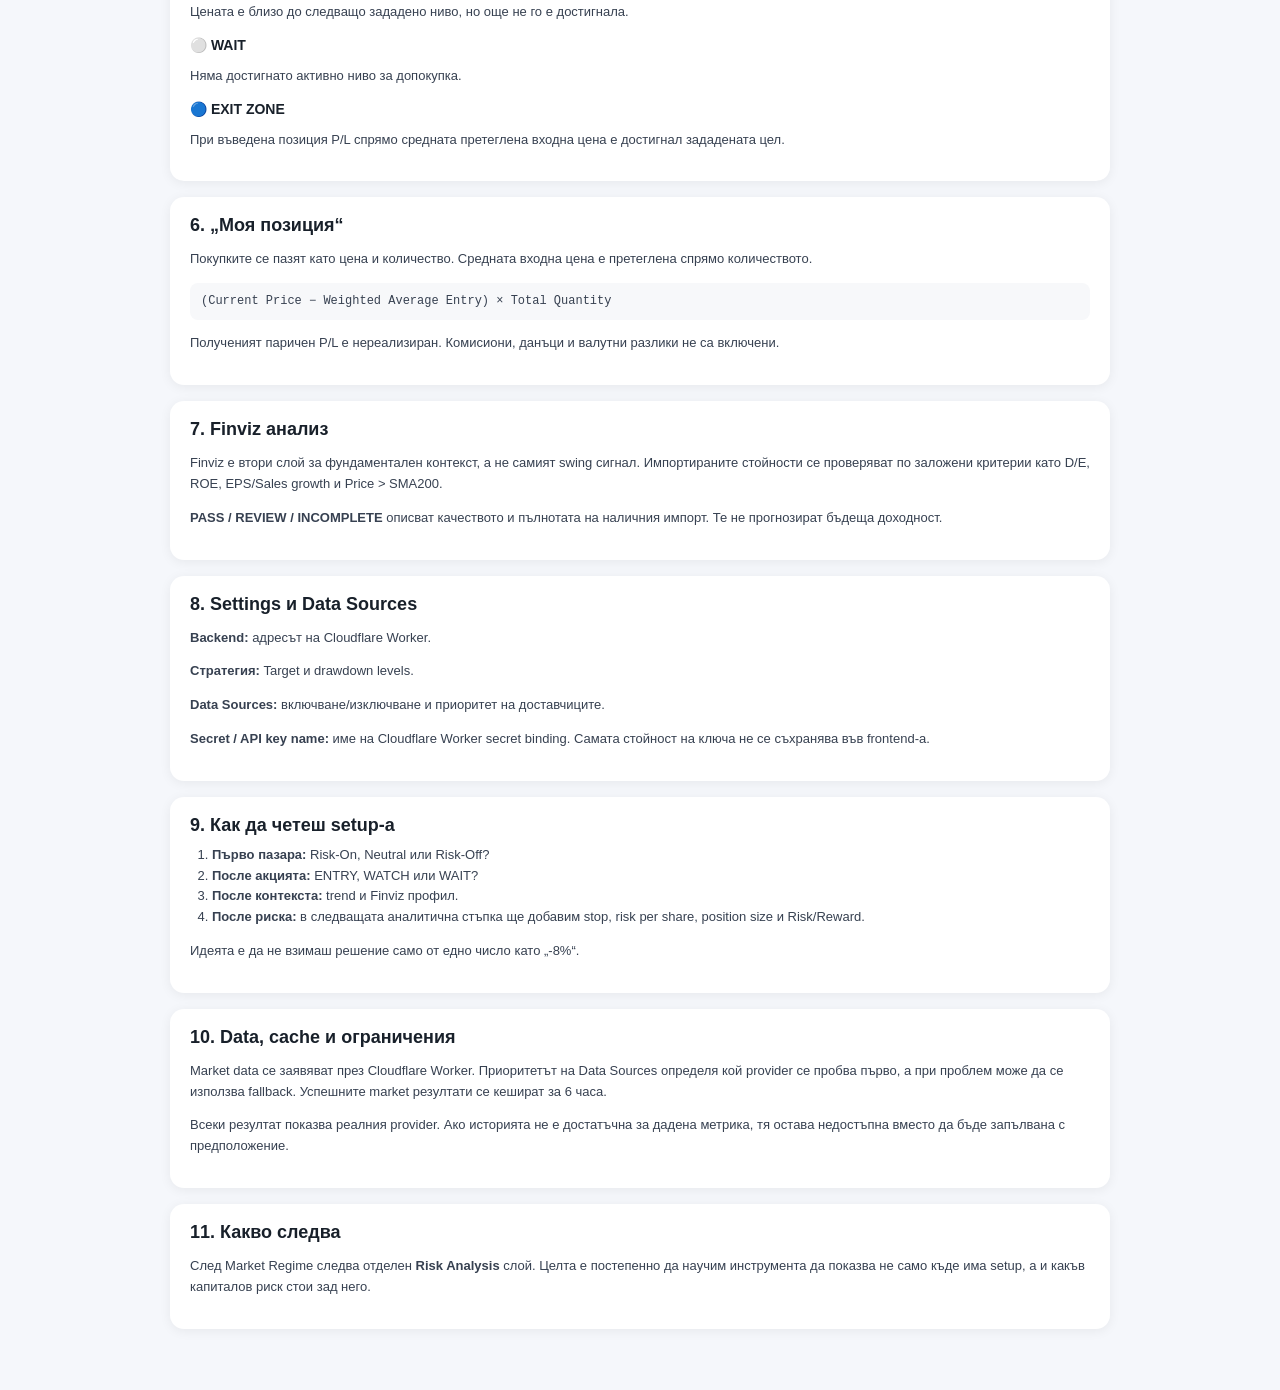
==== commit 70634772: "v1.21.1 remove web citation markup from Help" ====
--- a/help.html
+++ b/help.html
@@ -43,7 +43,7 @@
     <h3>Стъпка 1 — Добави ticker</h3>
     <p>Натисни <b>+ Добави акция</b>, въведи ticker (например <b>ACAD</b>) и натисни <b>Добави</b>. Новата акция се маркира автоматично за следващия <b>Update</b>.</p>
     <h3>Стъпка 2 — Провери акцията във Finviz</h3>
-    <p>Отвори quote страницата на акцията в Finviz, прегледай графиката и основните показатели. За export използвай <b>Finviz Screener</b>, където са налични фундаментални и технически филтри и има функция <b>Export All Screener Data (CSV)</b>. citeturn948109view2</p>
+    <p>Отвори quote страницата на акцията в Finviz, прегледай графиката и основните показатели. За export използвай <b>Finviz Screener</b>, където са налични фундаментални и технически филтри и има функция <b>Export All Screener Data (CSV)</b>.</p>
     <p>За единична акция можеш да използваш Screener и полето <b>Tickers</b> с <b>ACAD</b>, така че резултатът да съдържа само този ticker. След това използвай <b>Export All Screener Data (CSV)</b>.</p>
     <h3>Стъпка 3 — Импортирай CSV в Swing Signal Monitor</h3>
     <p>Върни се в инструмента и натисни <b>Import Finviz CSV</b>. Избери изтегления <b>.csv</b> файл. Импортът добавя/обновява Finviz фундаменталните данни за ticker-ите в файла и не добавя автоматично целия списък от Screener към Watchlist.</p>
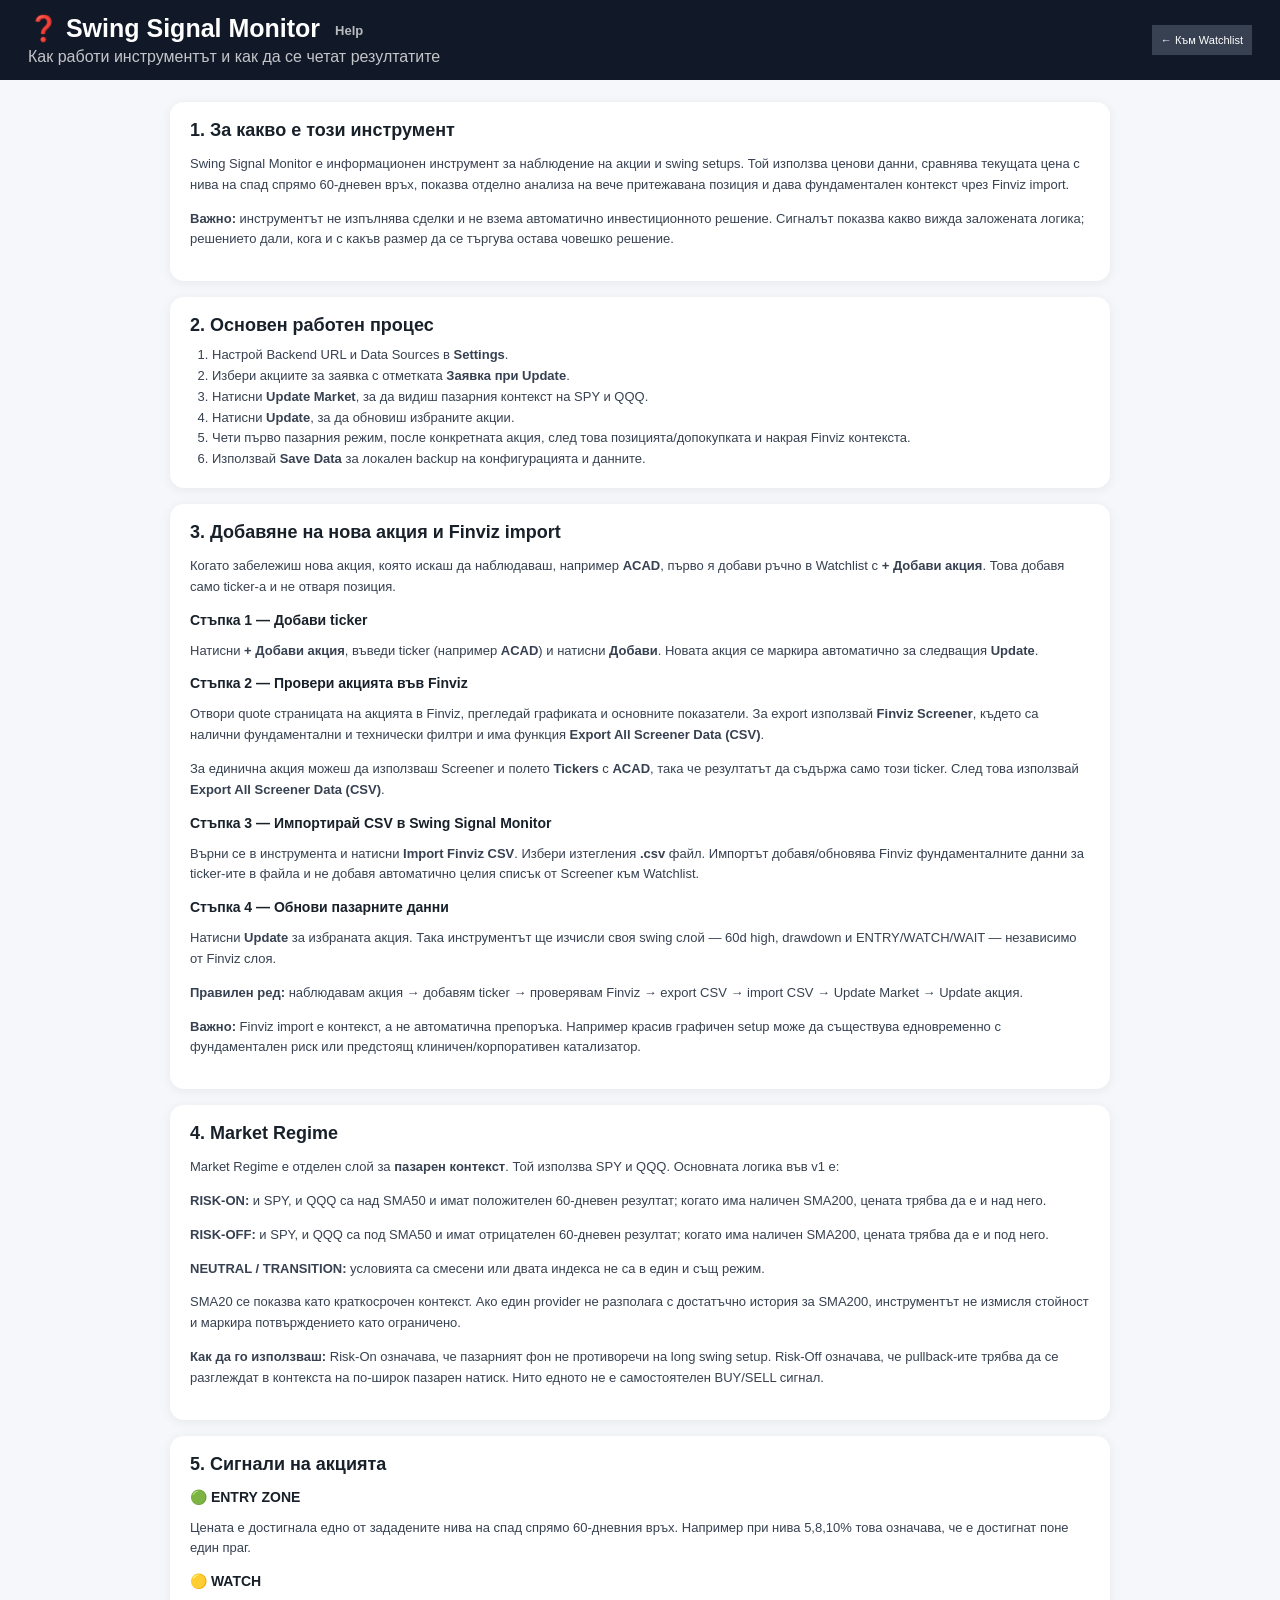
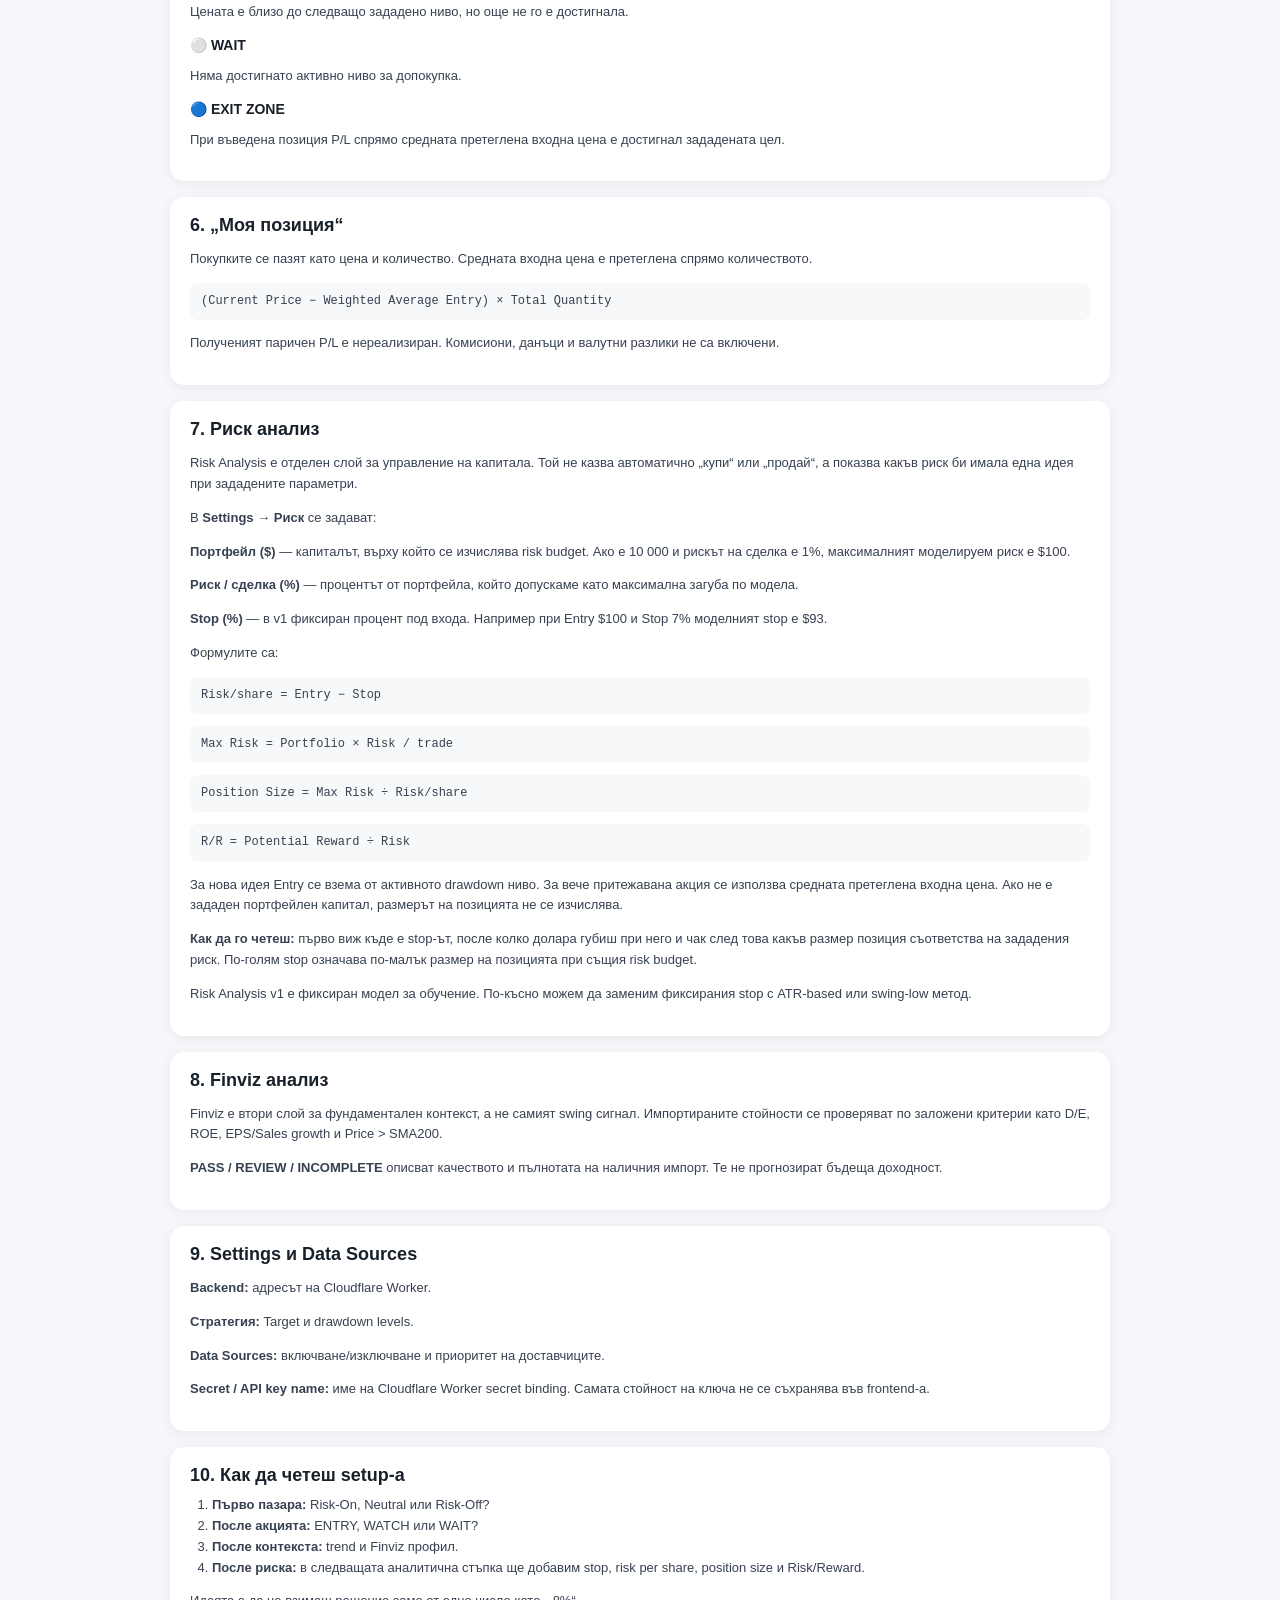
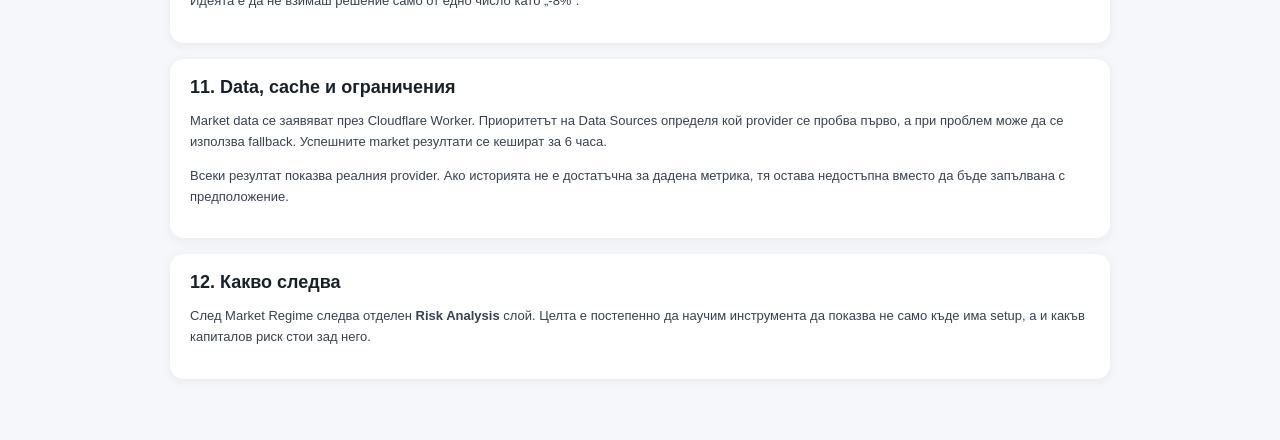
==== commit ad5c5a76: "v1.23.0 document Risk Analysis" ====
--- a/help.html
+++ b/help.html
@@ -83,13 +83,30 @@
   </section>
 
   <section class="help-card">
-    <h2>7. Finviz анализ</h2>
+    <h2>7. Риск анализ</h2>
+    <p>Risk Analysis е отделен слой за управление на капитала. Той не казва автоматично „купи“ или „продай“, а показва какъв риск би имала една идея при зададените параметри.</p>
+    <p>В <b>Settings → Риск</b> се задават:</p>
+    <p><b>Портфейл ($)</b> — капиталът, върху който се изчислява risk budget. Ако е 10 000 и рискът на сделка е 1%, максималният моделируем риск е $100.</p>
+    <p><b>Риск / сделка (%)</b> — процентът от портфейла, който допускаме като максимална загуба по модела.</p>
+    <p><b>Stop (%)</b> — в v1 фиксиран процент под входа. Например при Entry $100 и Stop 7% моделният stop е $93.</p>
+    <p>Формулите са:</p>
+    <p class="formula">Risk/share = Entry − Stop</p>
+    <p class="formula">Max Risk = Portfolio × Risk / trade</p>
+    <p class="formula">Position Size = Max Risk ÷ Risk/share</p>
+    <p class="formula">R/R = Potential Reward ÷ Risk</p>
+    <p>За нова идея Entry се взема от активното drawdown ниво. За вече притежавана акция се използва средната претеглена входна цена. Ако не е зададен портфейлен капитал, размерът на позицията не се изчислява.</p>
+    <p><b>Как да го четеш:</b> първо виж къде е stop-ът, после колко долара губиш при него и чак след това какъв размер позиция съответства на зададения риск. По-голям stop означава по-малък размер на позицията при същия risk budget.</p>
+    <p>Risk Analysis v1 е фиксиран модел за обучение. По-късно можем да заменим фиксирания stop с ATR-based или swing-low метод.</p>
+  </section>
+
+  <section class="help-card">
+    <h2>8. Finviz анализ</h2>
     <p>Finviz е втори слой за фундаментален контекст, а не самият swing сигнал. Импортираните стойности се проверяват по заложени критерии като D/E, ROE, EPS/Sales growth и Price &gt; SMA200.</p>
     <p><b>PASS / REVIEW / INCOMPLETE</b> описват качеството и пълнотата на наличния импорт. Те не прогнозират бъдеща доходност.</p>
   </section>
 
   <section class="help-card">
-    <h2>8. Settings и Data Sources</h2>
+    <h2>9. Settings и Data Sources</h2>
     <p><b>Backend:</b> адресът на Cloudflare Worker.</p>
     <p><b>Стратегия:</b> Target и drawdown levels.</p>
     <p><b>Data Sources:</b> включване/изключване и приоритет на доставчиците.</p>
@@ -97,7 +114,7 @@
   </section>
 
   <section class="help-card">
-    <h2>9. Как да четеш setup-а</h2>
+    <h2>10. Как да четеш setup-а</h2>
     <ol>
       <li><b>Първо пазара:</b> Risk-On, Neutral или Risk-Off?</li>
       <li><b>После акцията:</b> ENTRY, WATCH или WAIT?</li>
@@ -108,13 +125,13 @@
   </section>
 
   <section class="help-card">
-    <h2>10. Data, cache и ограничения</h2>
+    <h2>11. Data, cache и ограничения</h2>
     <p>Market data се заявяват през Cloudflare Worker. Приоритетът на Data Sources определя кой provider се пробва първо, а при проблем може да се използва fallback. Успешните market резултати се кешират за 6 часа.</p>
     <p>Всеки резултат показва реалния provider. Ако историята не е достатъчна за дадена метрика, тя остава недостъпна вместо да бъде запълвана с предположение.</p>
   </section>
 
   <section class="help-card">
-    <h2>11. Какво следва</h2>
+    <h2>12. Какво следва</h2>
     <p>След Market Regime следва отделен <b>Risk Analysis</b> слой. Целта е постепенно да научим инструмента да показва не само къде има setup, а и какъв капиталов риск стои зад него.</p>
   </section>
 </main>
--- a/style.css
+++ b/style.css
@@ -1268,3 +1268,57 @@
 @media(max-width:700px){
   .toolbar-actions{flex-wrap:wrap;justify-content:flex-start}
 }
+
+/* v1.22.0 — Action and SMA card */
+.action-analysis{
+  border:1px solid #e5e7eb;
+}
+.action-entry{background:#ecfdf3;border-color:#bbf7d0}
+.action-exit{background:#eff6ff;border-color:#bfdbfe}
+.action-hold{background:#f0fdf4;border-color:#bbf7d0}
+.action-risk{background:#fff7ed;border-color:#fed7aa}
+.action-watch{background:#fffbeb;border-color:#fde68a}
+.action-wait{background:#f8fafc;border-color:#e5e7eb}
+.action-info{background:#eff6ff;border-color:#bfdbfe}
+.technical-analysis{
+  background:#f8fafc;
+}
+
+/* v1.23.0 — Risk Analysis */
+.risk-analysis{
+  background:#f8fafc;
+  border:1px solid #dbe1e8;
+}
+.risk-grid{
+  display:grid;
+  grid-template-columns:repeat(3,minmax(0,1fr));
+  gap:6px;
+}
+.risk-grid span{
+  display:block;
+  padding:7px;
+  border-radius:7px;
+  background:#fff;
+  border:1px solid #eef0f3;
+  color:#6b7280;
+  font-size:10px;
+}
+.risk-grid b{
+  display:block;
+  margin-top:2px;
+  color:#18202a;
+  font-size:11px;
+}
+.risk-inline{
+  grid-template-columns:repeat(3,110px) auto!important;
+}
+.risk-inline label{min-width:0}
+.risk-inline input{min-width:0!important;width:110px}
+@media(max-width:850px){
+  .risk-inline{grid-template-columns:repeat(3,minmax(90px,1fr)) auto!important}
+}
+@media(max-width:650px){
+  .risk-inline{grid-template-columns:1fr!important}
+  .risk-inline input{width:100%}
+  .risk-grid{grid-template-columns:repeat(2,minmax(0,1fr))}
+}
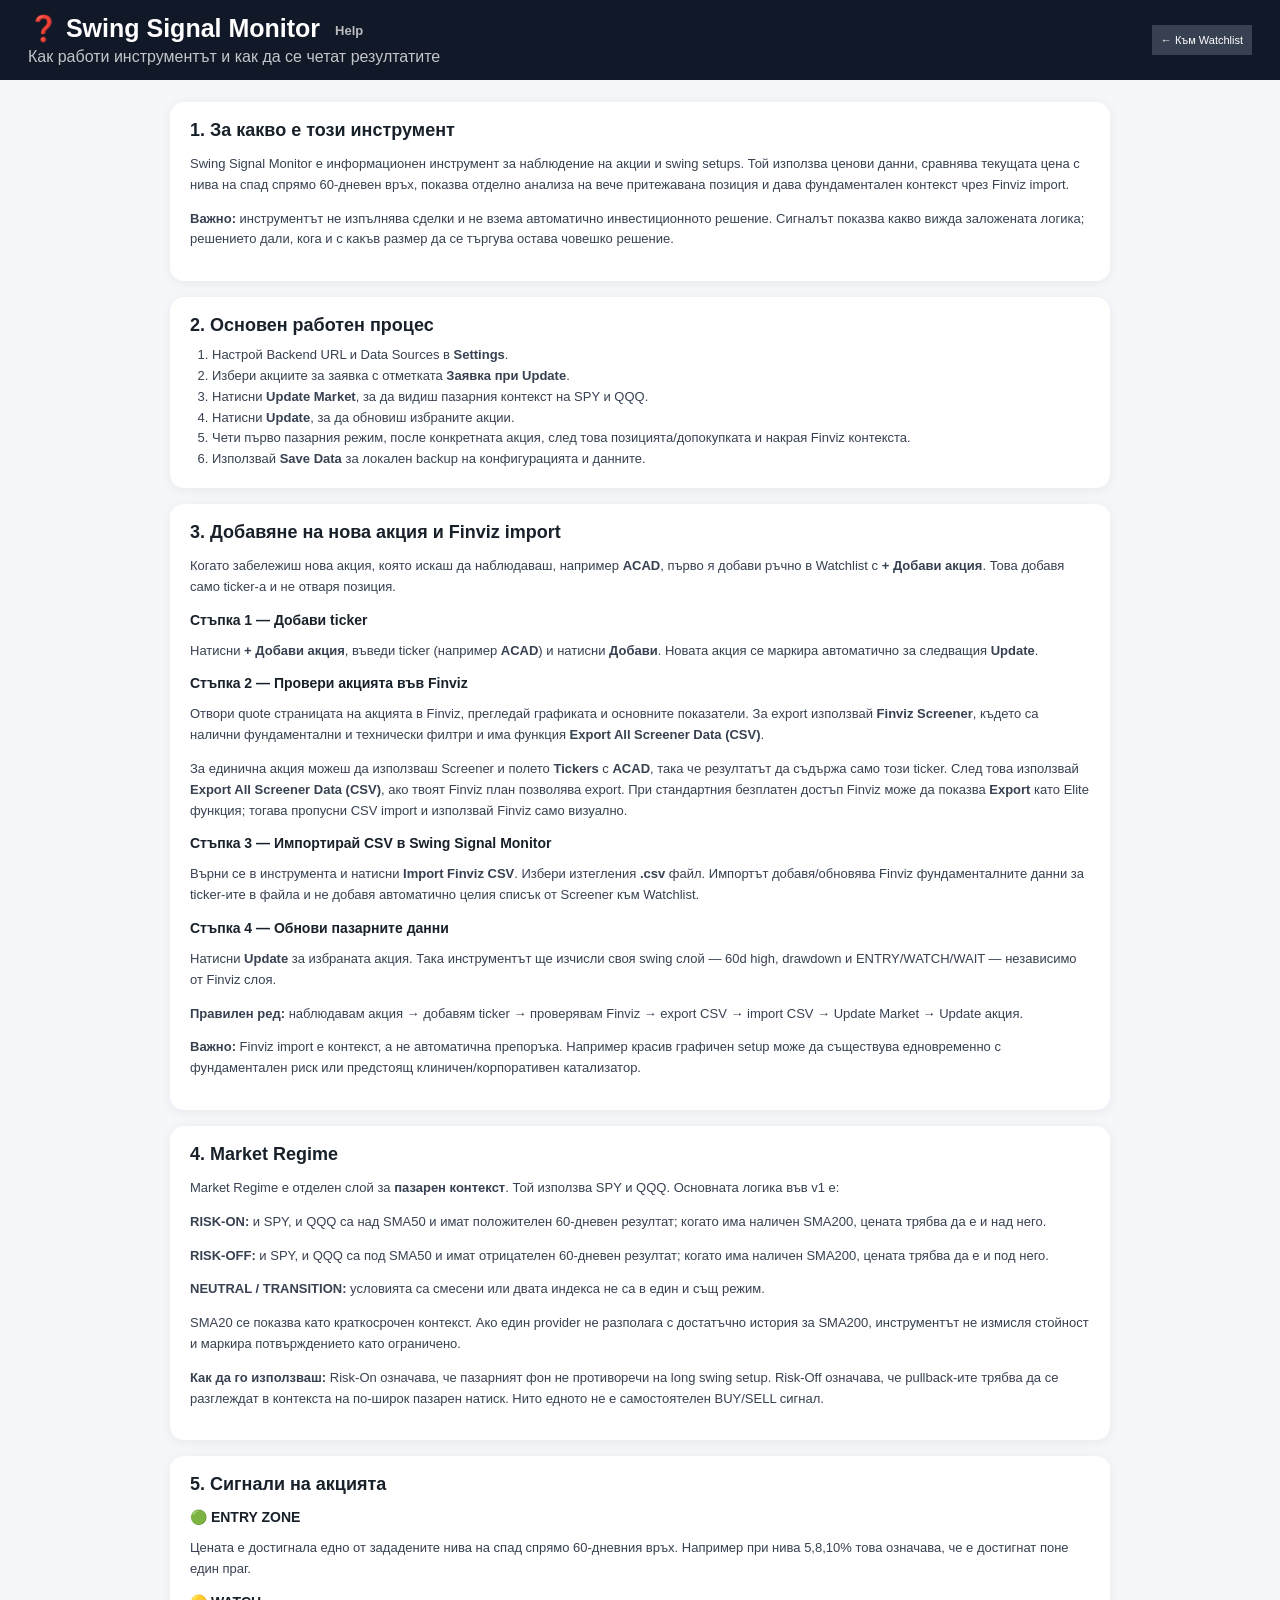
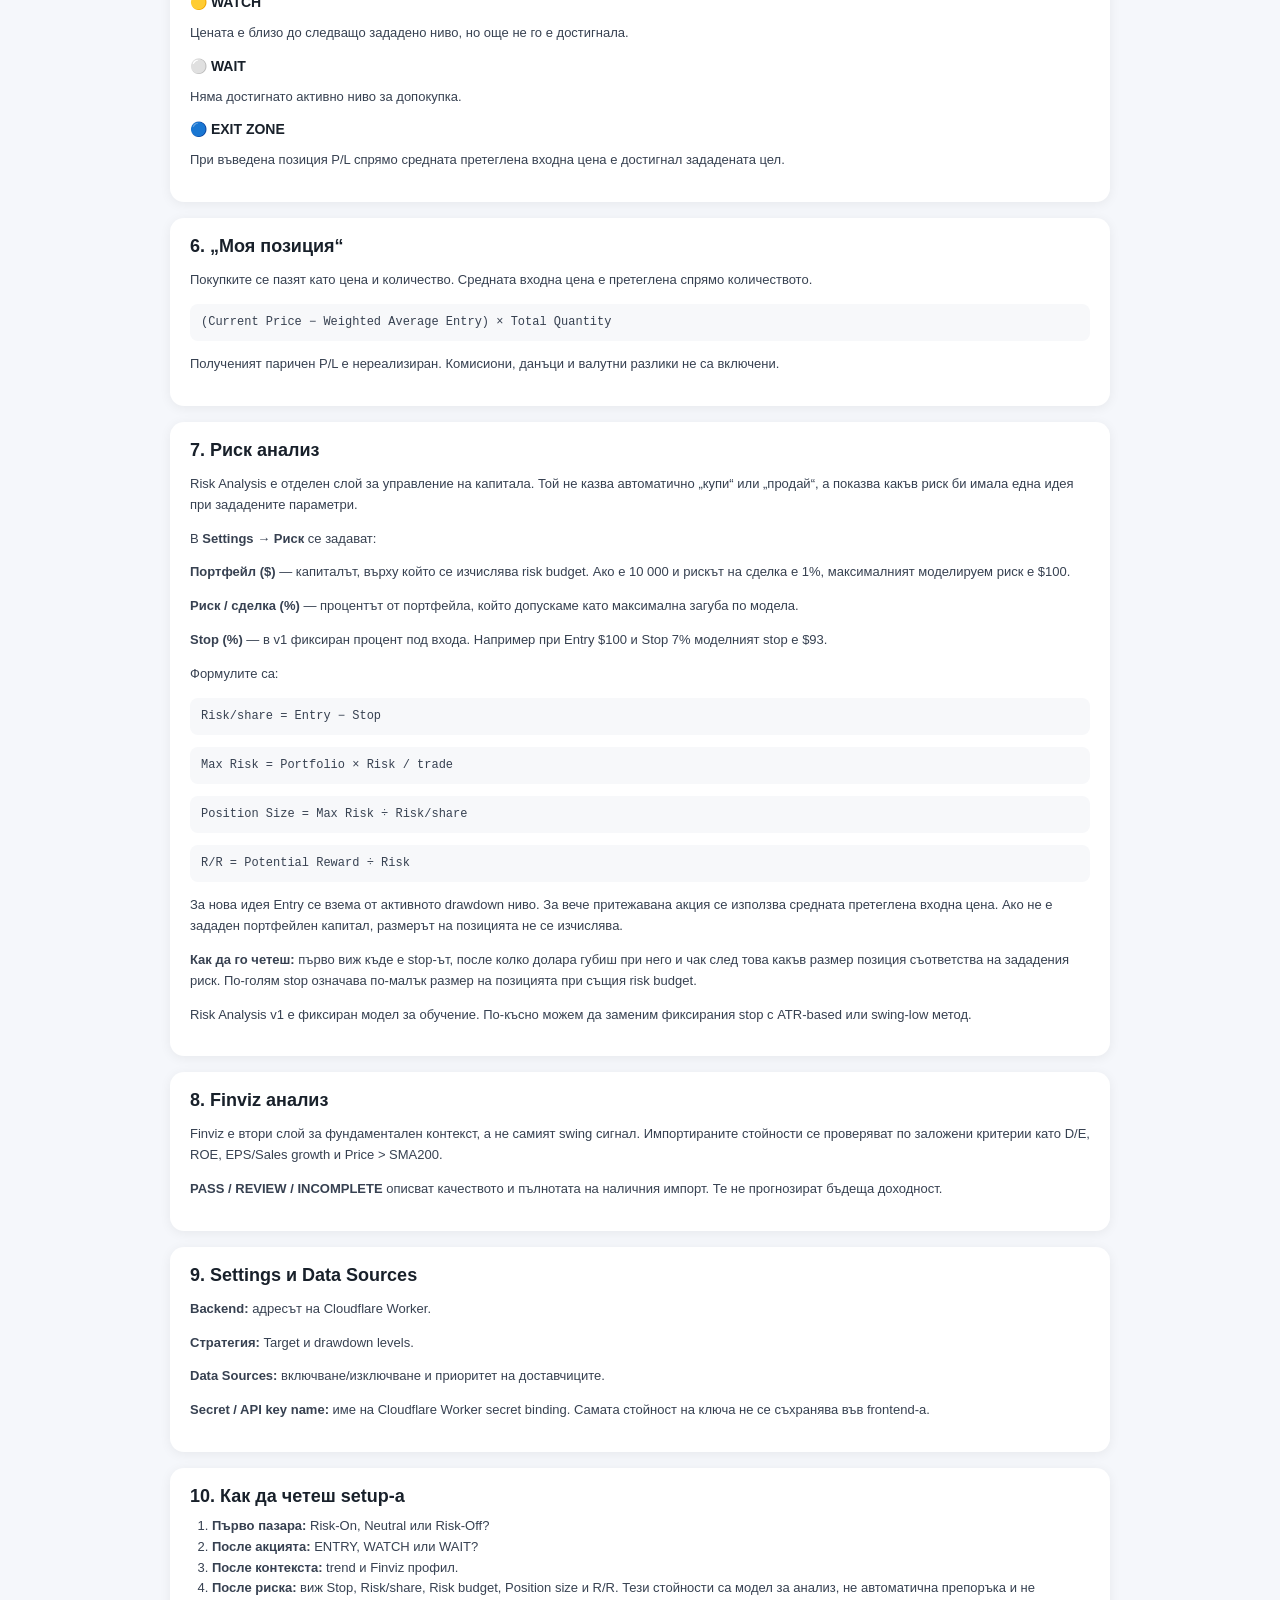
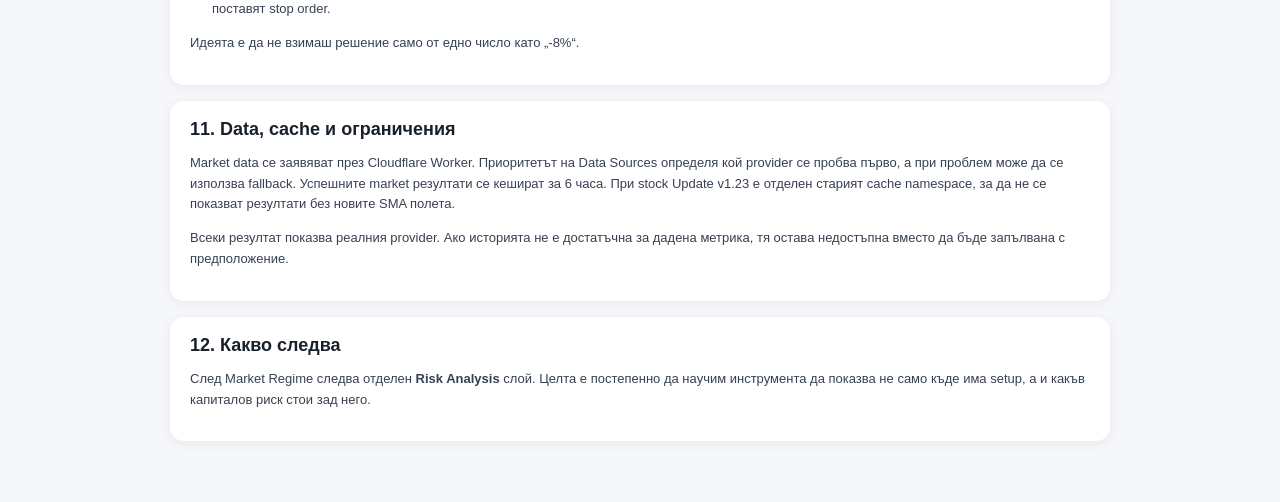
==== commit 8b4c0f63: "v1.23.0 update Help for Risk, SMA cache and Finviz Elite limits" ====
--- a/help.html
+++ b/help.html
@@ -44,7 +44,7 @@
     <p>Натисни <b>+ Добави акция</b>, въведи ticker (например <b>ACAD</b>) и натисни <b>Добави</b>. Новата акция се маркира автоматично за следващия <b>Update</b>.</p>
     <h3>Стъпка 2 — Провери акцията във Finviz</h3>
     <p>Отвори quote страницата на акцията в Finviz, прегледай графиката и основните показатели. За export използвай <b>Finviz Screener</b>, където са налични фундаментални и технически филтри и има функция <b>Export All Screener Data (CSV)</b>.</p>
-    <p>За единична акция можеш да използваш Screener и полето <b>Tickers</b> с <b>ACAD</b>, така че резултатът да съдържа само този ticker. След това използвай <b>Export All Screener Data (CSV)</b>.</p>
+    <p>За единична акция можеш да използваш Screener и полето <b>Tickers</b> с <b>ACAD</b>, така че резултатът да съдържа само този ticker. След това използвай <b>Export All Screener Data (CSV)</b>, ако твоят Finviz план позволява export. При стандартния безплатен достъп Finviz може да показва <b>Export</b> като Elite функция; тогава пропусни CSV import и използвай Finviz само визуално.</p>
     <h3>Стъпка 3 — Импортирай CSV в Swing Signal Monitor</h3>
     <p>Върни се в инструмента и натисни <b>Import Finviz CSV</b>. Избери изтегления <b>.csv</b> файл. Импортът добавя/обновява Finviz фундаменталните данни за ticker-ите в файла и не добавя автоматично целия списък от Screener към Watchlist.</p>
     <h3>Стъпка 4 — Обнови пазарните данни</h3>
@@ -119,14 +119,14 @@
       <li><b>Първо пазара:</b> Risk-On, Neutral или Risk-Off?</li>
       <li><b>После акцията:</b> ENTRY, WATCH или WAIT?</li>
       <li><b>После контекста:</b> trend и Finviz профил.</li>
-      <li><b>После риска:</b> в следващата аналитична стъпка ще добавим stop, risk per share, position size и Risk/Reward.</li>
+      <li><b>После риска:</b> виж Stop, Risk/share, Risk budget, Position size и R/R. Тези стойности са модел за анализ, не автоматична препоръка и не поставят stop order.</li>
     </ol>
     <p>Идеята е да не взимаш решение само от едно число като „-8%“.</p>
   </section>
 
   <section class="help-card">
     <h2>11. Data, cache и ограничения</h2>
-    <p>Market data се заявяват през Cloudflare Worker. Приоритетът на Data Sources определя кой provider се пробва първо, а при проблем може да се използва fallback. Успешните market резултати се кешират за 6 часа.</p>
+    <p>Market data се заявяват през Cloudflare Worker. Приоритетът на Data Sources определя кой provider се пробва първо, а при проблем може да се използва fallback. Успешните market резултати се кешират за 6 часа. При stock Update v1.23 е отделен старият cache namespace, за да не се показват резултати без новите SMA полета.</p>
     <p>Всеки резултат показва реалния provider. Ако историята не е достатъчна за дадена метрика, тя остава недостъпна вместо да бъде запълвана с предположение.</p>
   </section>
 
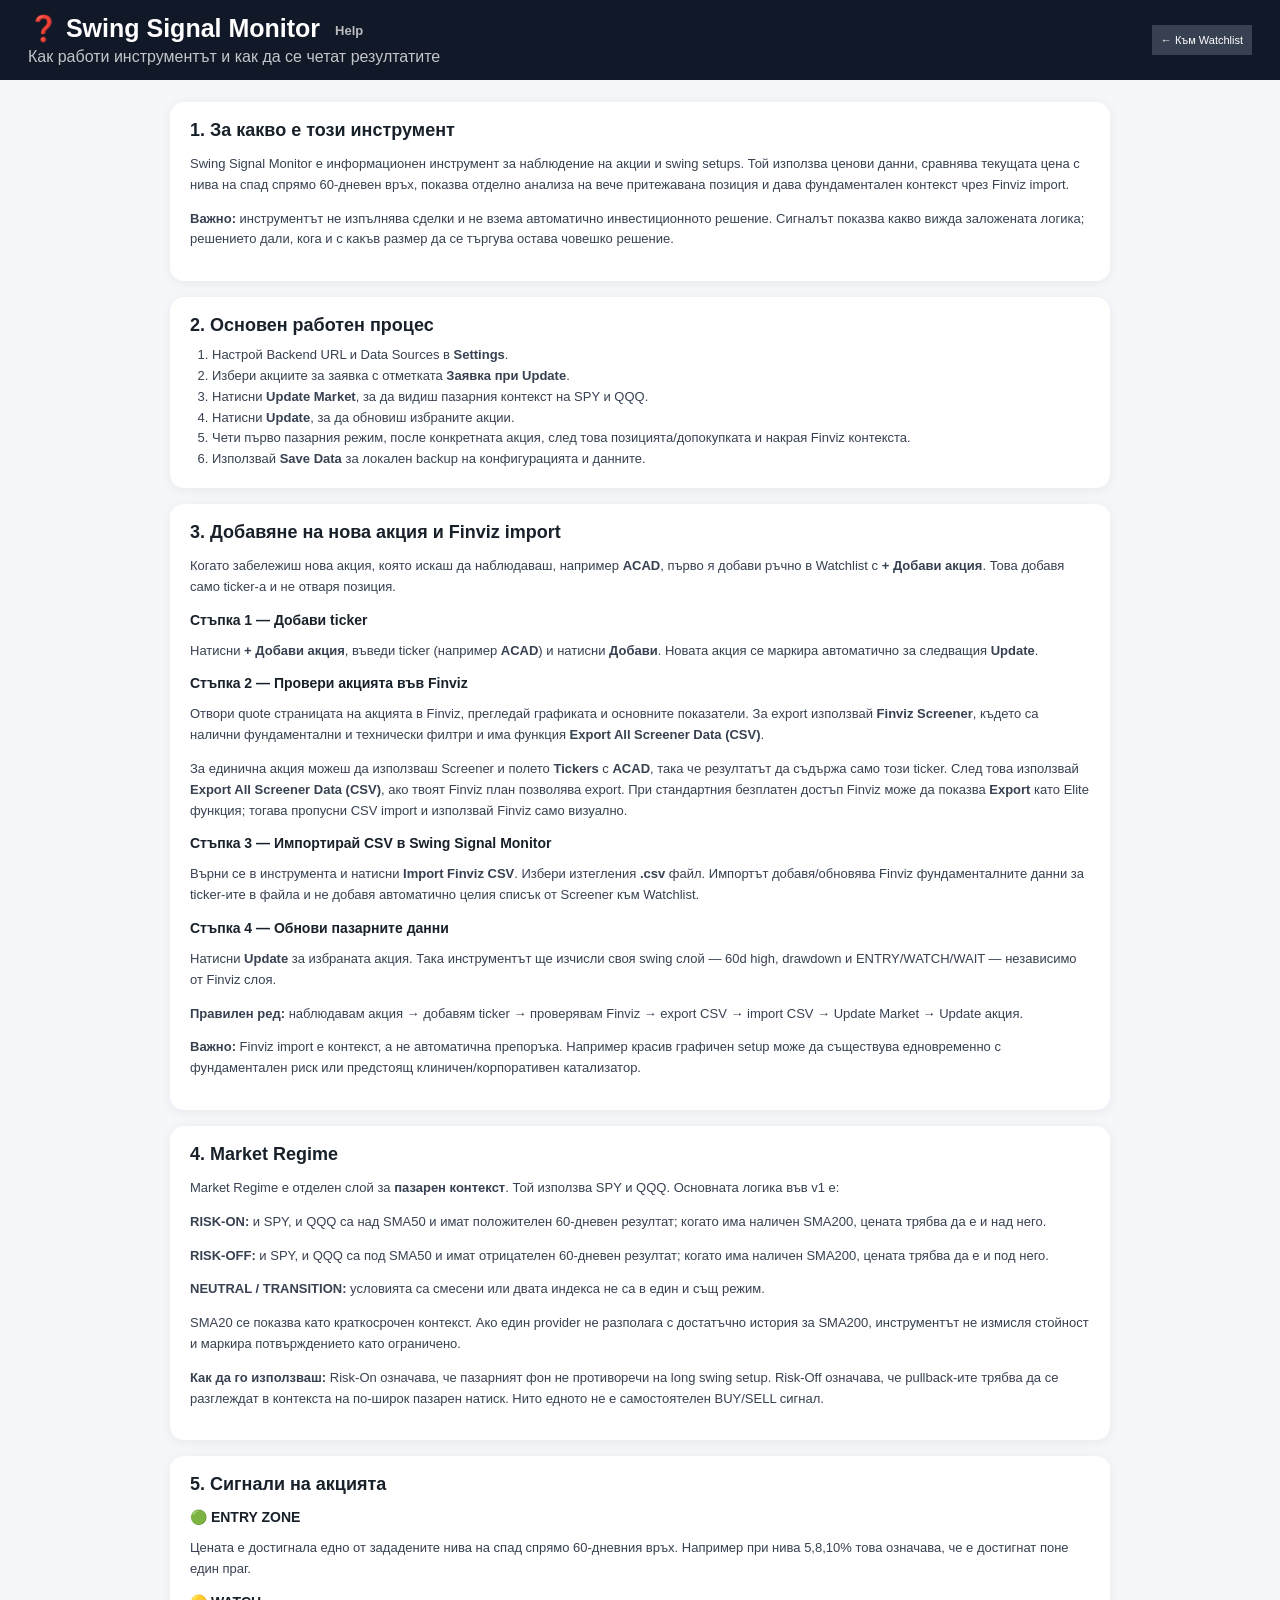
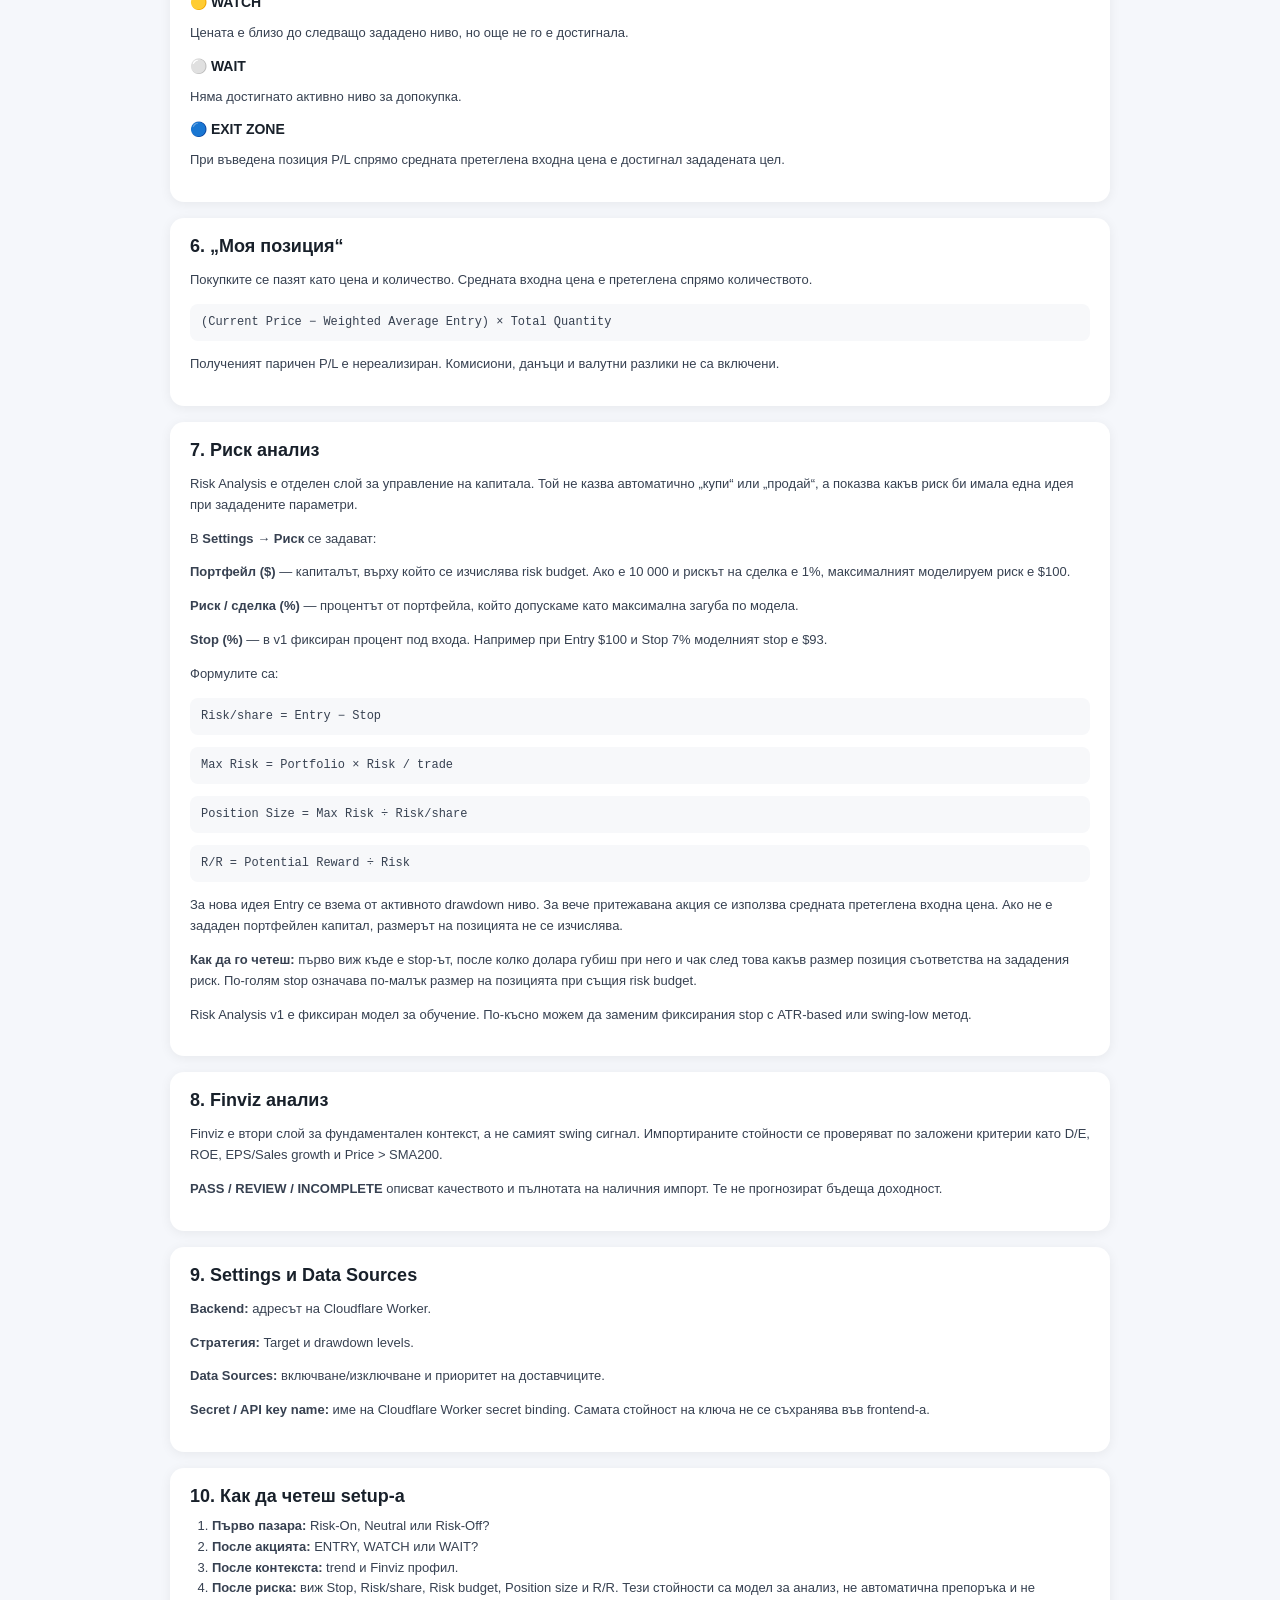
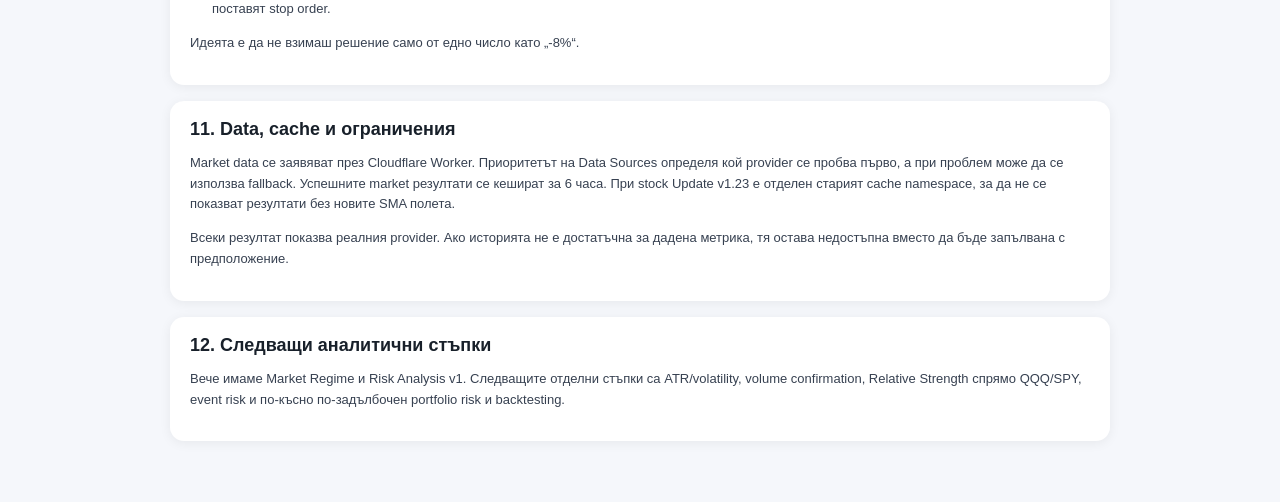
==== commit 3cd84202: "v1.23.0 update Help next analytics roadmap" ====
--- a/help.html
+++ b/help.html
@@ -131,8 +131,8 @@
   </section>
 
   <section class="help-card">
-    <h2>12. Какво следва</h2>
-    <p>След Market Regime следва отделен <b>Risk Analysis</b> слой. Целта е постепенно да научим инструмента да показва не само къде има setup, а и какъв капиталов риск стои зад него.</p>
+    <h2>12. Следващи аналитични стъпки</h2>
+    <p>Вече имаме Market Regime и Risk Analysis v1. Следващите отделни стъпки са ATR/volatility, volume confirmation, Relative Strength спрямо QQQ/SPY, event risk и по-късно по-задълбочен portfolio risk и backtesting.</p>
   </section>
 </main>
 </body>
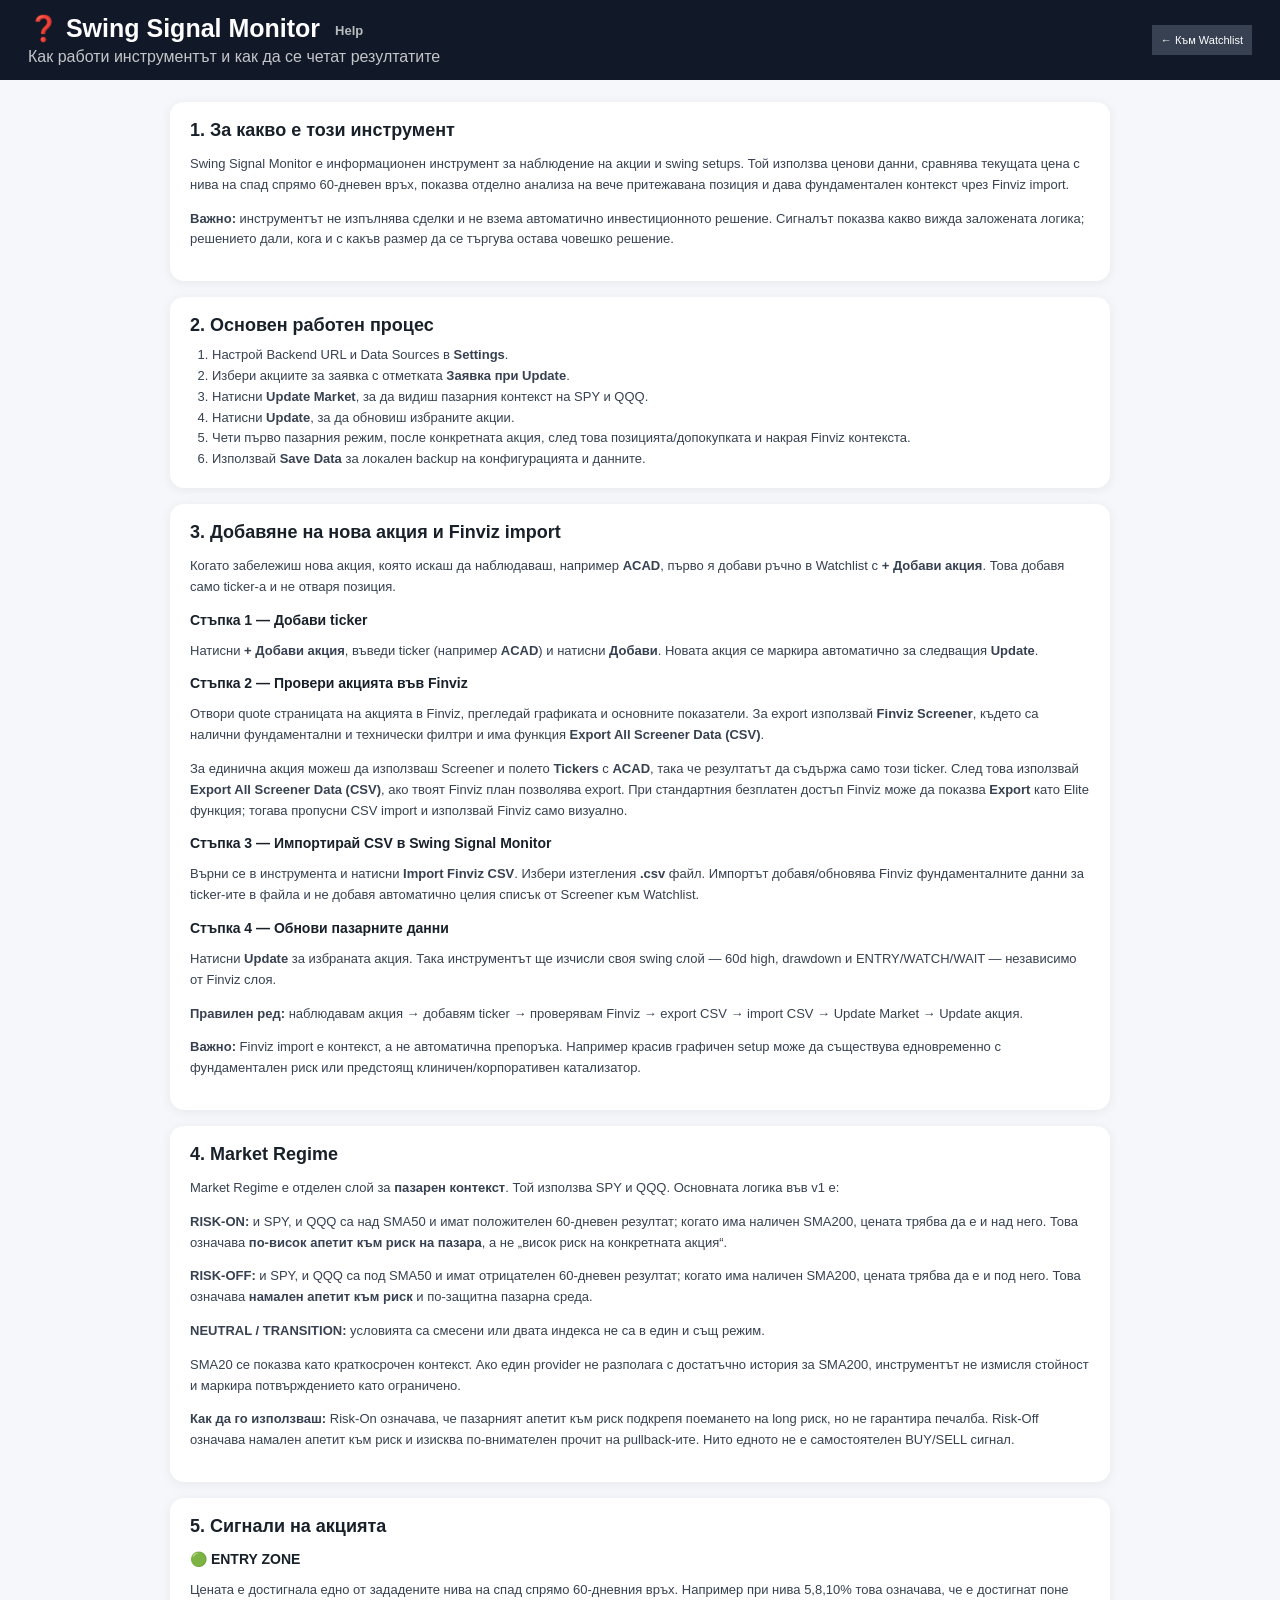
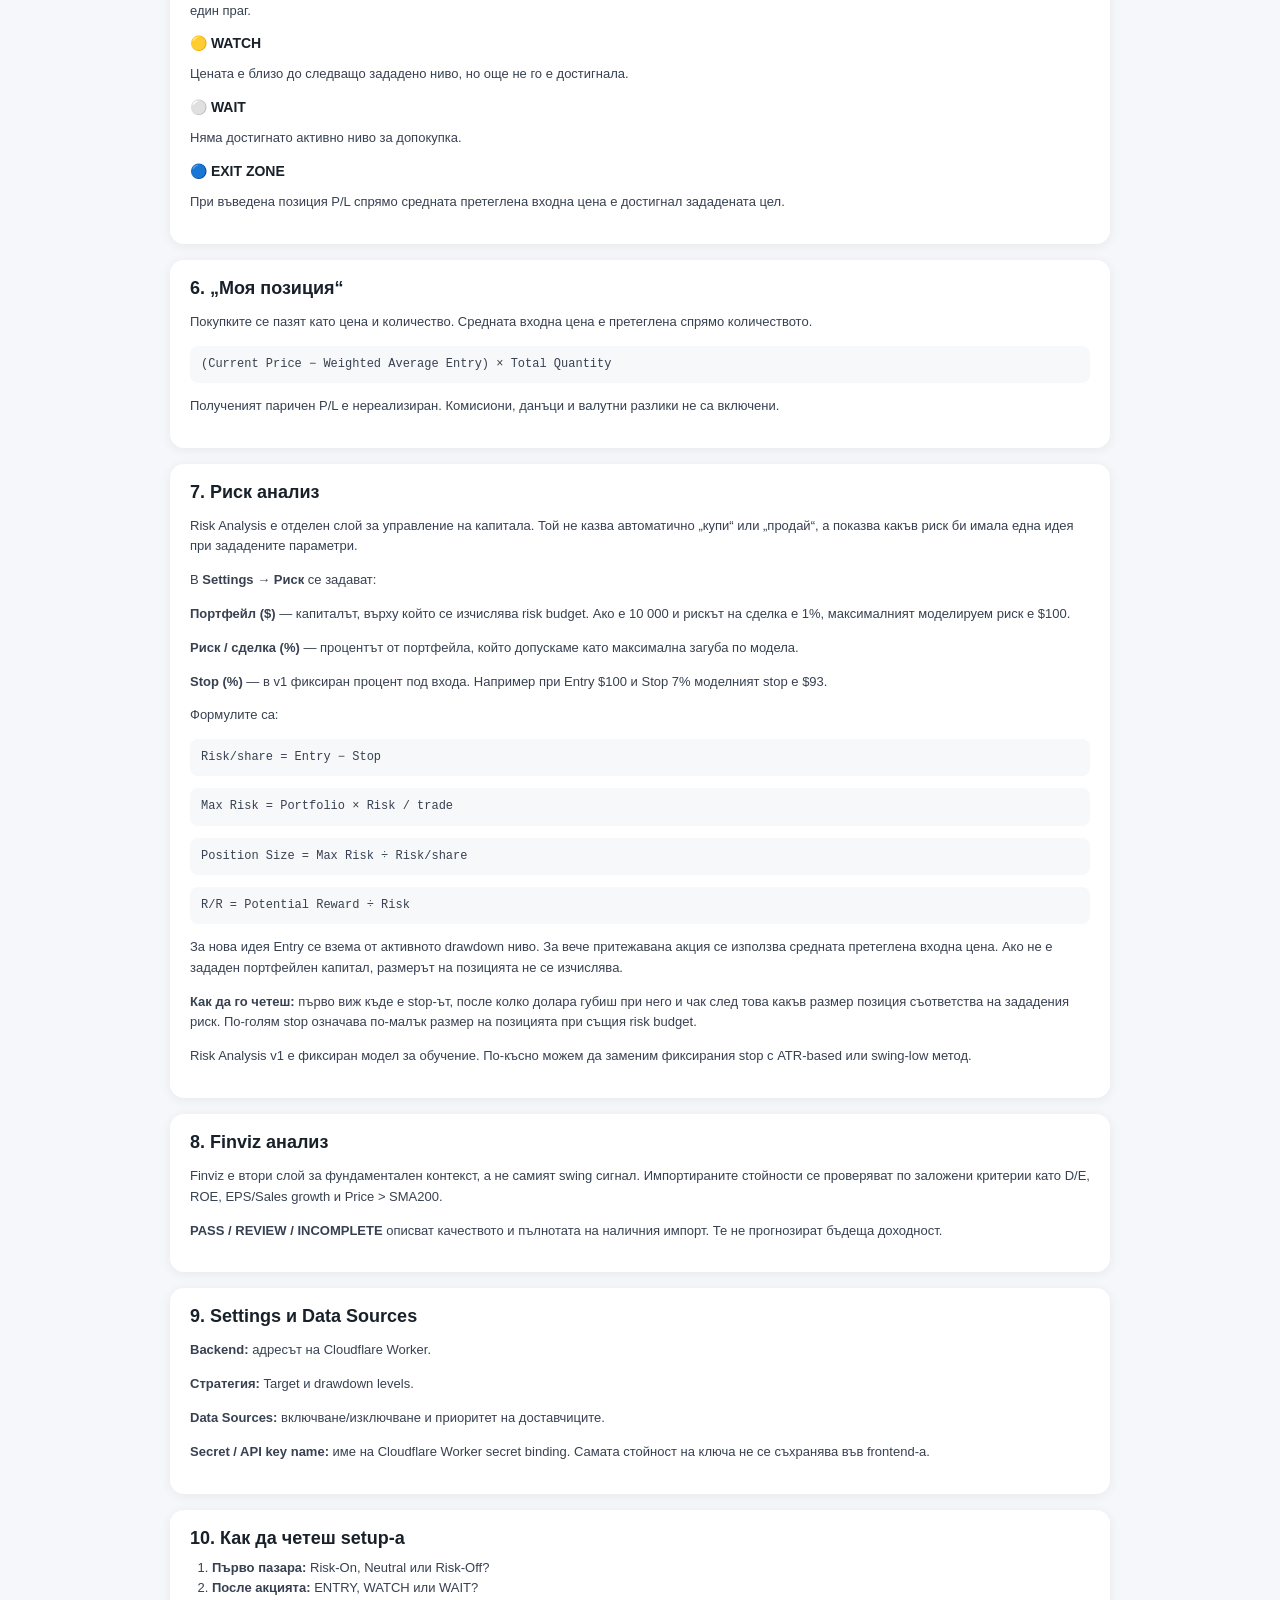
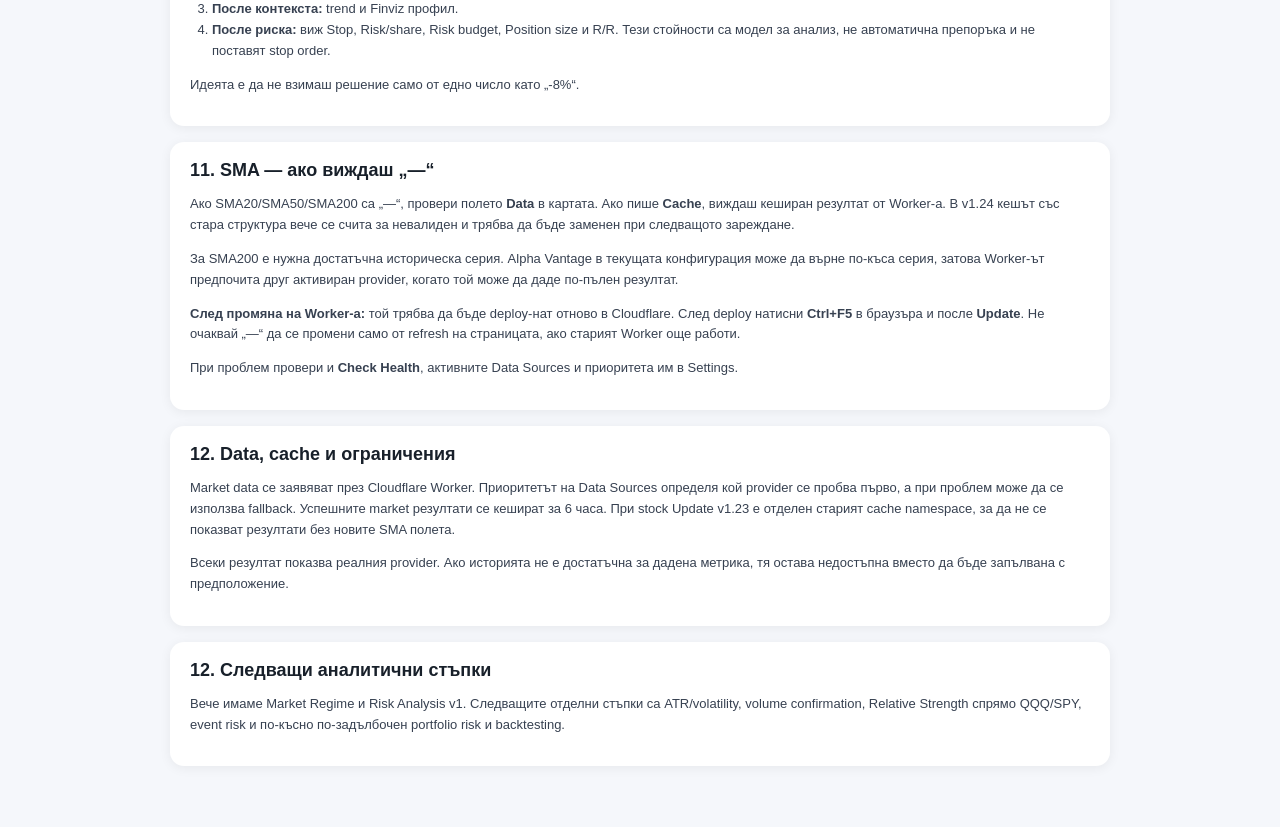
==== commit cb8aed55: "v1.24.0 clarify Market Regime and SMA refresh troubleshooting" ====
--- a/help.html
+++ b/help.html
@@ -56,11 +56,11 @@
   <section class="help-card">
     <h2>4. Market Regime</h2>
     <p>Market Regime е отделен слой за <b>пазарен контекст</b>. Той използва SPY и QQQ. Основната логика във v1 е:</p>
-    <p><b>RISK-ON:</b> и SPY, и QQQ са над SMA50 и имат положителен 60-дневен резултат; когато има наличен SMA200, цената трябва да е и над него.</p>
-    <p><b>RISK-OFF:</b> и SPY, и QQQ са под SMA50 и имат отрицателен 60-дневен резултат; когато има наличен SMA200, цената трябва да е и под него.</p>
+    <p><b>RISK-ON:</b> и SPY, и QQQ са над SMA50 и имат положителен 60-дневен резултат; когато има наличен SMA200, цената трябва да е и над него. Това означава <b>по-висок апетит към риск на пазара</b>, а не „висок риск на конкретната акция“.</p>
+    <p><b>RISK-OFF:</b> и SPY, и QQQ са под SMA50 и имат отрицателен 60-дневен резултат; когато има наличен SMA200, цената трябва да е и под него. Това означава <b>намален апетит към риск</b> и по-защитна пазарна среда.</p>
     <p><b>NEUTRAL / TRANSITION:</b> условията са смесени или двата индекса не са в един и същ режим.</p>
     <p>SMA20 се показва като краткосрочен контекст. Ако един provider не разполага с достатъчно история за SMA200, инструментът не измисля стойност и маркира потвърждението като ограничено.</p>
-    <p><b>Как да го използваш:</b> Risk-On означава, че пазарният фон не противоречи на long swing setup. Risk-Off означава, че pullback-ите трябва да се разглеждат в контекста на по-широк пазарен натиск. Нито едното не е самостоятелен BUY/SELL сигнал.</p>
+    <p><b>Как да го използваш:</b> Risk-On означава, че пазарният апетит към риск подкрепя поемането на long риск, но не гарантира печалба. Risk-Off означава намален апетит към риск и изисква по-внимателен прочит на pullback-ите. Нито едното не е самостоятелен BUY/SELL сигнал.</p>
   </section>
 
   <section class="help-card">
@@ -125,7 +125,15 @@
   </section>
 
   <section class="help-card">
-    <h2>11. Data, cache и ограничения</h2>
+    <h2>11. SMA — ако виждаш „—“</h2>
+    <p>Ако SMA20/SMA50/SMA200 са „—“, провери полето <b>Data</b> в картата. Ако пише <b>Cache</b>, виждаш кеширан резултат от Worker-а. В v1.24 кешът със стара структура вече се счита за невалиден и трябва да бъде заменен при следващото зареждане.</p>
+    <p>За SMA200 е нужна достатъчна историческа серия. Alpha Vantage в текущата конфигурация може да върне по-къса серия, затова Worker-ът предпочита друг активиран provider, когато той може да даде по-пълен резултат.</p>
+    <p><b>След промяна на Worker-а:</b> той трябва да бъде deploy-нат отново в Cloudflare. След deploy натисни <b>Ctrl+F5</b> в браузъра и после <b>Update</b>. Не очаквай „—“ да се промени само от refresh на страницата, ако старият Worker още работи.</p>
+    <p>При проблем провери и <b>Check Health</b>, активните Data Sources и приоритета им в Settings.</p>
+  </section>
+
+  <section class="help-card">
+    <h2>12. Data, cache и ограничения</h2>
     <p>Market data се заявяват през Cloudflare Worker. Приоритетът на Data Sources определя кой provider се пробва първо, а при проблем може да се използва fallback. Успешните market резултати се кешират за 6 часа. При stock Update v1.23 е отделен старият cache namespace, за да не се показват резултати без новите SMA полета.</p>
     <p>Всеки резултат показва реалния provider. Ако историята не е достатъчна за дадена метрика, тя остава недостъпна вместо да бъде запълвана с предположение.</p>
   </section>
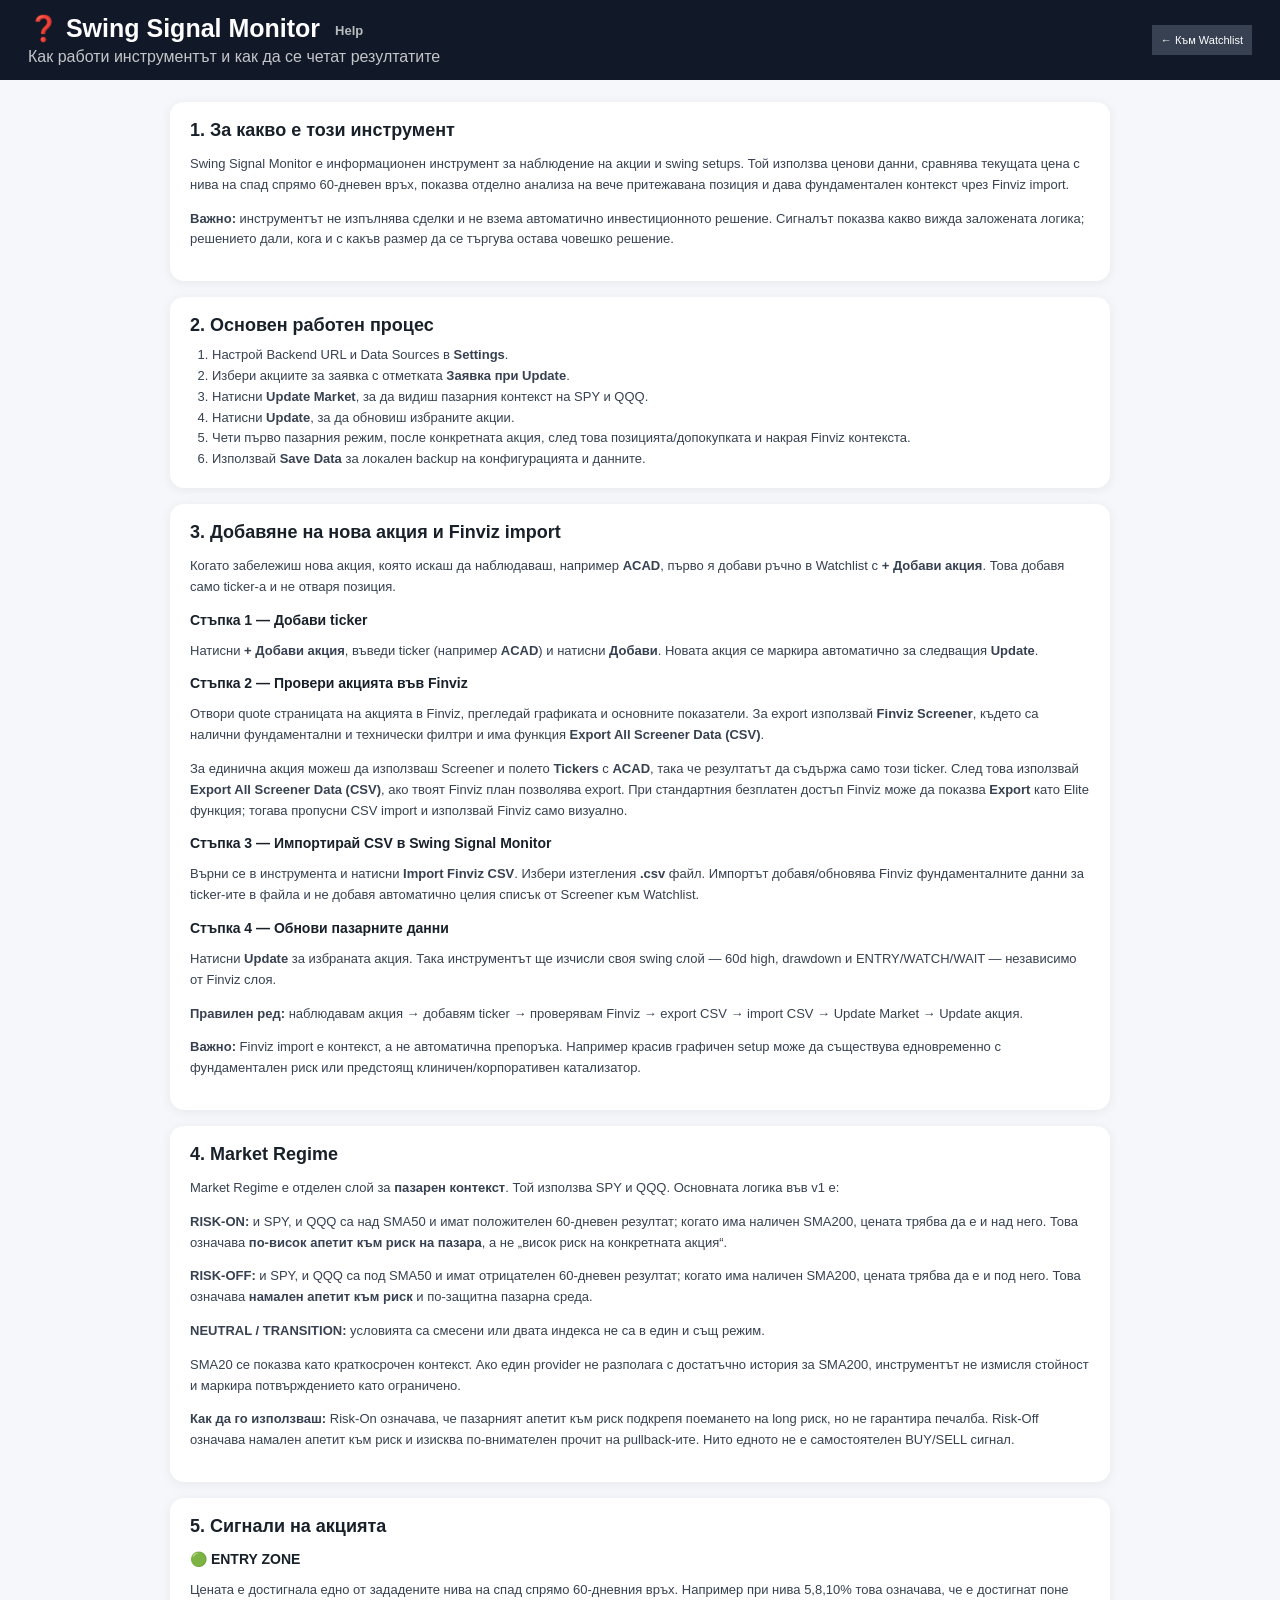
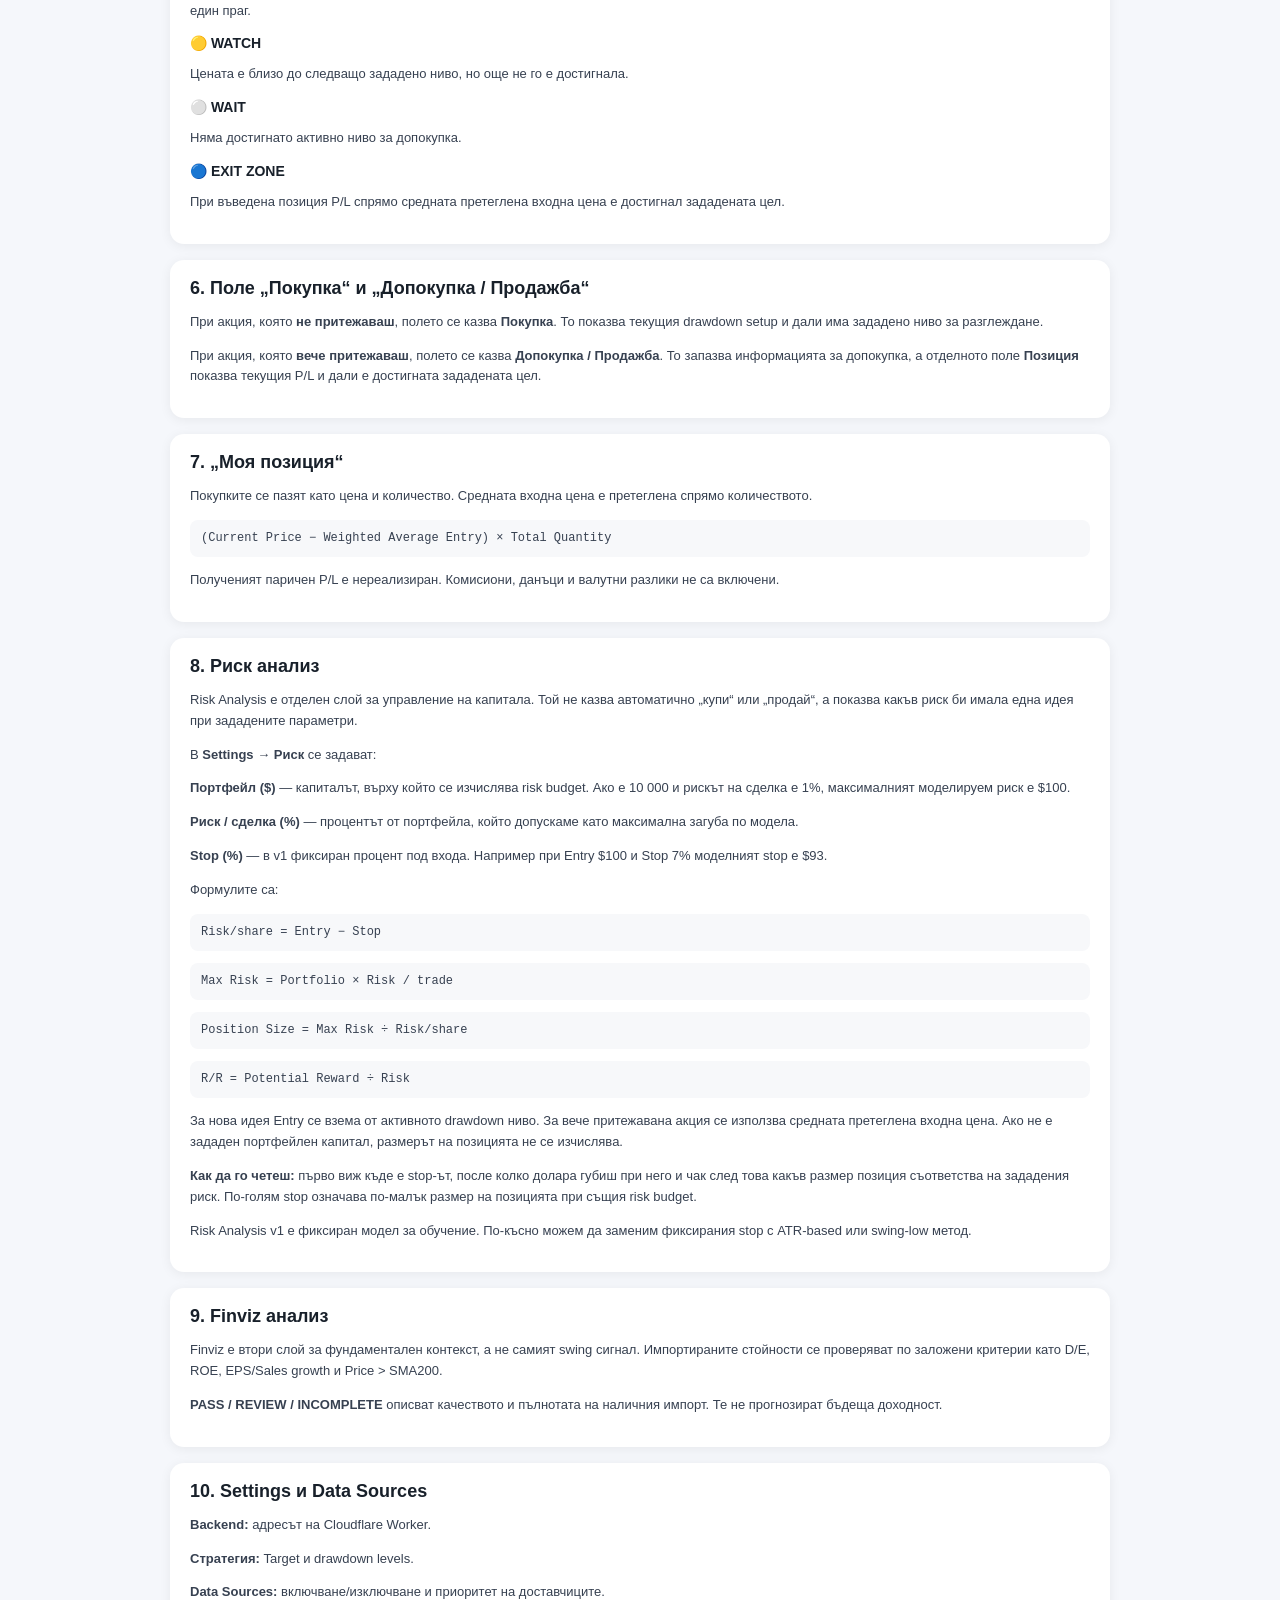
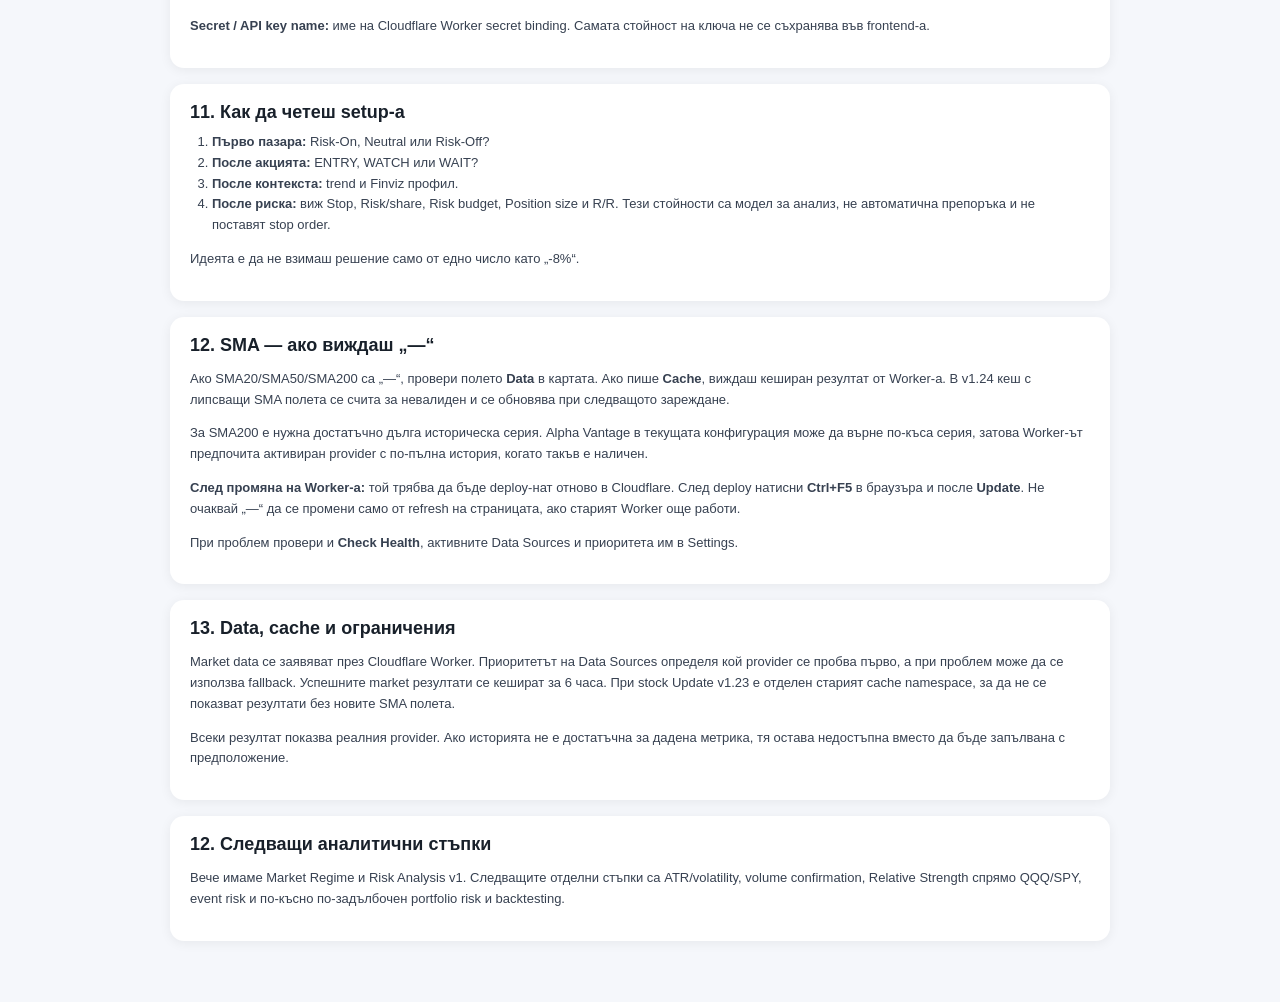
==== commit f58aab7e: "v1.24.0 clarify Risk-On terminology and stock card action labels" ====
--- a/help.html
+++ b/help.html
@@ -76,14 +76,20 @@
   </section>
 
   <section class="help-card">
-    <h2>6. „Моя позиция“</h2>
+    <h2>6. Поле „Покупка“ и „Допокупка / Продажба“</h2>
+    <p>При акция, която <b>не притежаваш</b>, полето се казва <b>Покупка</b>. То показва текущия drawdown setup и дали има зададено ниво за разглеждане.</p>
+    <p>При акция, която <b>вече притежаваш</b>, полето се казва <b>Допокупка / Продажба</b>. То запазва информацията за допокупка, а отделното поле <b>Позиция</b> показва текущия P/L и дали е достигната зададената цел.</p>
+  </section>
+
+  <section class="help-card">
+    <h2>7. „Моя позиция“</h2>
     <p>Покупките се пазят като цена и количество. Средната входна цена е претеглена спрямо количеството.</p>
     <p class="formula">(Current Price − Weighted Average Entry) × Total Quantity</p>
     <p>Полученият паричен P/L е нереализиран. Комисиони, данъци и валутни разлики не са включени.</p>
   </section>
 
   <section class="help-card">
-    <h2>7. Риск анализ</h2>
+    <h2>8. Риск анализ</h2>
     <p>Risk Analysis е отделен слой за управление на капитала. Той не казва автоматично „купи“ или „продай“, а показва какъв риск би имала една идея при зададените параметри.</p>
     <p>В <b>Settings → Риск</b> се задават:</p>
     <p><b>Портфейл ($)</b> — капиталът, върху който се изчислява risk budget. Ако е 10 000 и рискът на сделка е 1%, максималният моделируем риск е $100.</p>
@@ -100,13 +106,13 @@
   </section>
 
   <section class="help-card">
-    <h2>8. Finviz анализ</h2>
+    <h2>9. Finviz анализ</h2>
     <p>Finviz е втори слой за фундаментален контекст, а не самият swing сигнал. Импортираните стойности се проверяват по заложени критерии като D/E, ROE, EPS/Sales growth и Price &gt; SMA200.</p>
     <p><b>PASS / REVIEW / INCOMPLETE</b> описват качеството и пълнотата на наличния импорт. Те не прогнозират бъдеща доходност.</p>
   </section>
 
   <section class="help-card">
-    <h2>9. Settings и Data Sources</h2>
+    <h2>10. Settings и Data Sources</h2>
     <p><b>Backend:</b> адресът на Cloudflare Worker.</p>
     <p><b>Стратегия:</b> Target и drawdown levels.</p>
     <p><b>Data Sources:</b> включване/изключване и приоритет на доставчиците.</p>
@@ -114,7 +120,7 @@
   </section>
 
   <section class="help-card">
-    <h2>10. Как да четеш setup-а</h2>
+    <h2>11. Как да четеш setup-а</h2>
     <ol>
       <li><b>Първо пазара:</b> Risk-On, Neutral или Risk-Off?</li>
       <li><b>После акцията:</b> ENTRY, WATCH или WAIT?</li>
@@ -125,15 +131,15 @@
   </section>
 
   <section class="help-card">
-    <h2>11. SMA — ако виждаш „—“</h2>
-    <p>Ако SMA20/SMA50/SMA200 са „—“, провери полето <b>Data</b> в картата. Ако пише <b>Cache</b>, виждаш кеширан резултат от Worker-а. В v1.24 кешът със стара структура вече се счита за невалиден и трябва да бъде заменен при следващото зареждане.</p>
-    <p>За SMA200 е нужна достатъчна историческа серия. Alpha Vantage в текущата конфигурация може да върне по-къса серия, затова Worker-ът предпочита друг активиран provider, когато той може да даде по-пълен резултат.</p>
+    <h2>12. SMA — ако виждаш „—“</h2>
+    <p>Ако SMA20/SMA50/SMA200 са „—“, провери полето <b>Data</b> в картата. Ако пише <b>Cache</b>, виждаш кеширан резултат от Worker-а. В v1.24 кеш с липсващи SMA полета се счита за невалиден и се обновява при следващото зареждане.</p>
+    <p>За SMA200 е нужна достатъчно дълга историческа серия. Alpha Vantage в текущата конфигурация може да върне по-къса серия, затова Worker-ът предпочита активиран provider с по-пълна история, когато такъв е наличен.</p>
     <p><b>След промяна на Worker-а:</b> той трябва да бъде deploy-нат отново в Cloudflare. След deploy натисни <b>Ctrl+F5</b> в браузъра и после <b>Update</b>. Не очаквай „—“ да се промени само от refresh на страницата, ако старият Worker още работи.</p>
     <p>При проблем провери и <b>Check Health</b>, активните Data Sources и приоритета им в Settings.</p>
   </section>
 
   <section class="help-card">
-    <h2>12. Data, cache и ограничения</h2>
+    <h2>13. Data, cache и ограничения</h2>
     <p>Market data се заявяват през Cloudflare Worker. Приоритетът на Data Sources определя кой provider се пробва първо, а при проблем може да се използва fallback. Успешните market резултати се кешират за 6 часа. При stock Update v1.23 е отделен старият cache namespace, за да не се показват резултати без новите SMA полета.</p>
     <p>Всеки резултат показва реалния provider. Ако историята не е достатъчна за дадена метрика, тя остава недостъпна вместо да бъде запълвана с предположение.</p>
   </section>
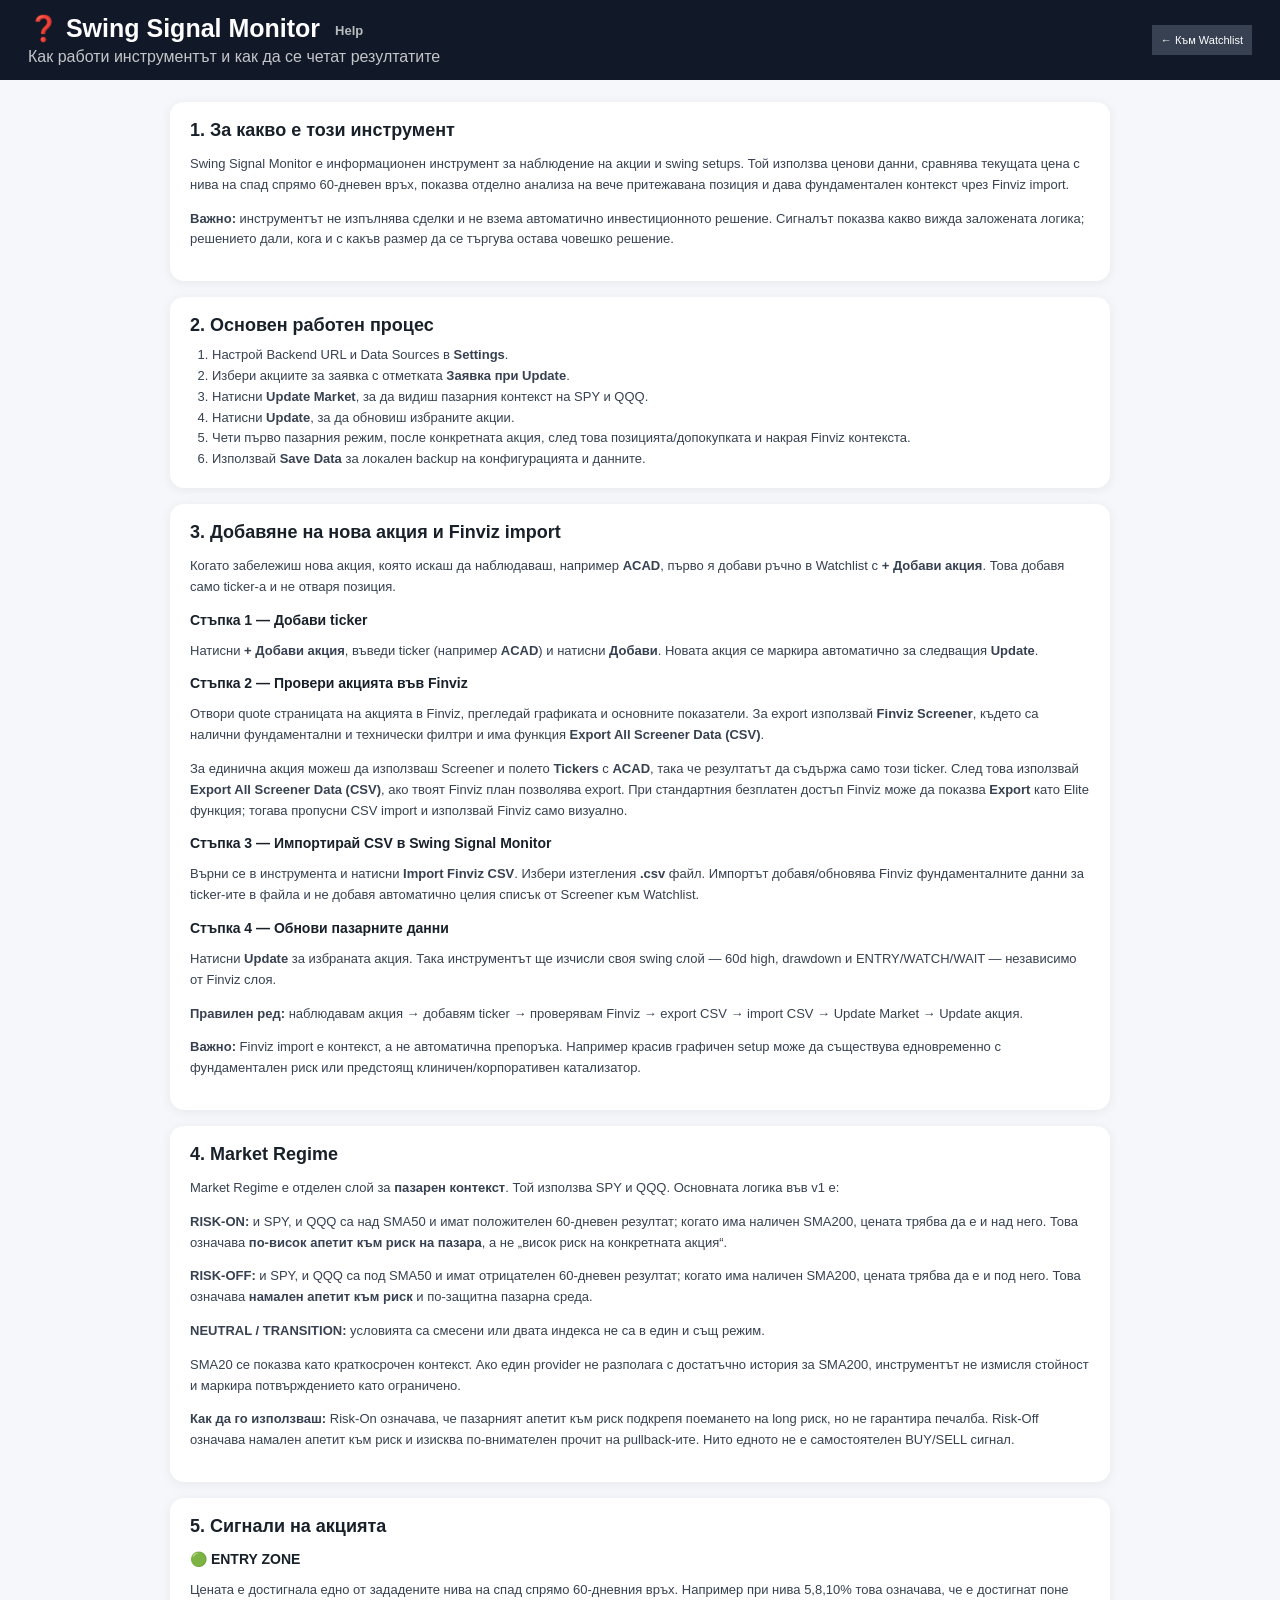
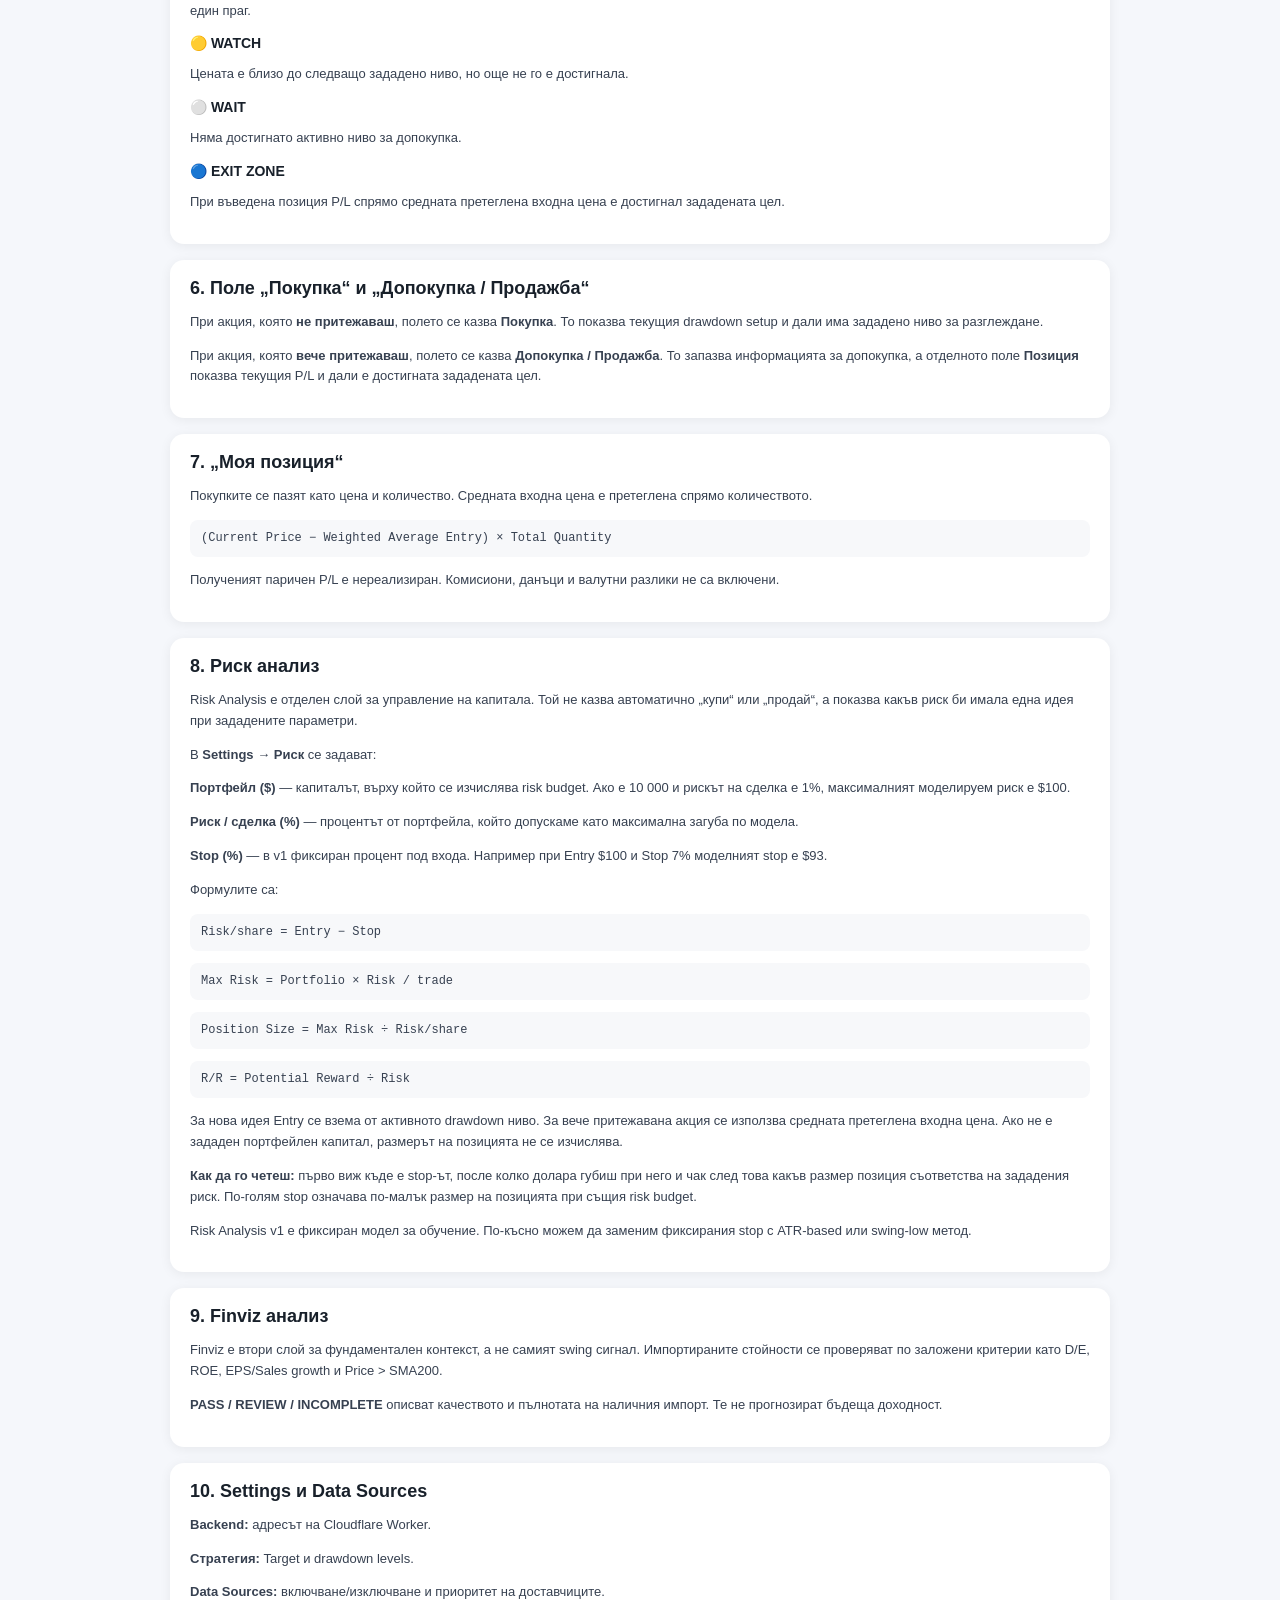
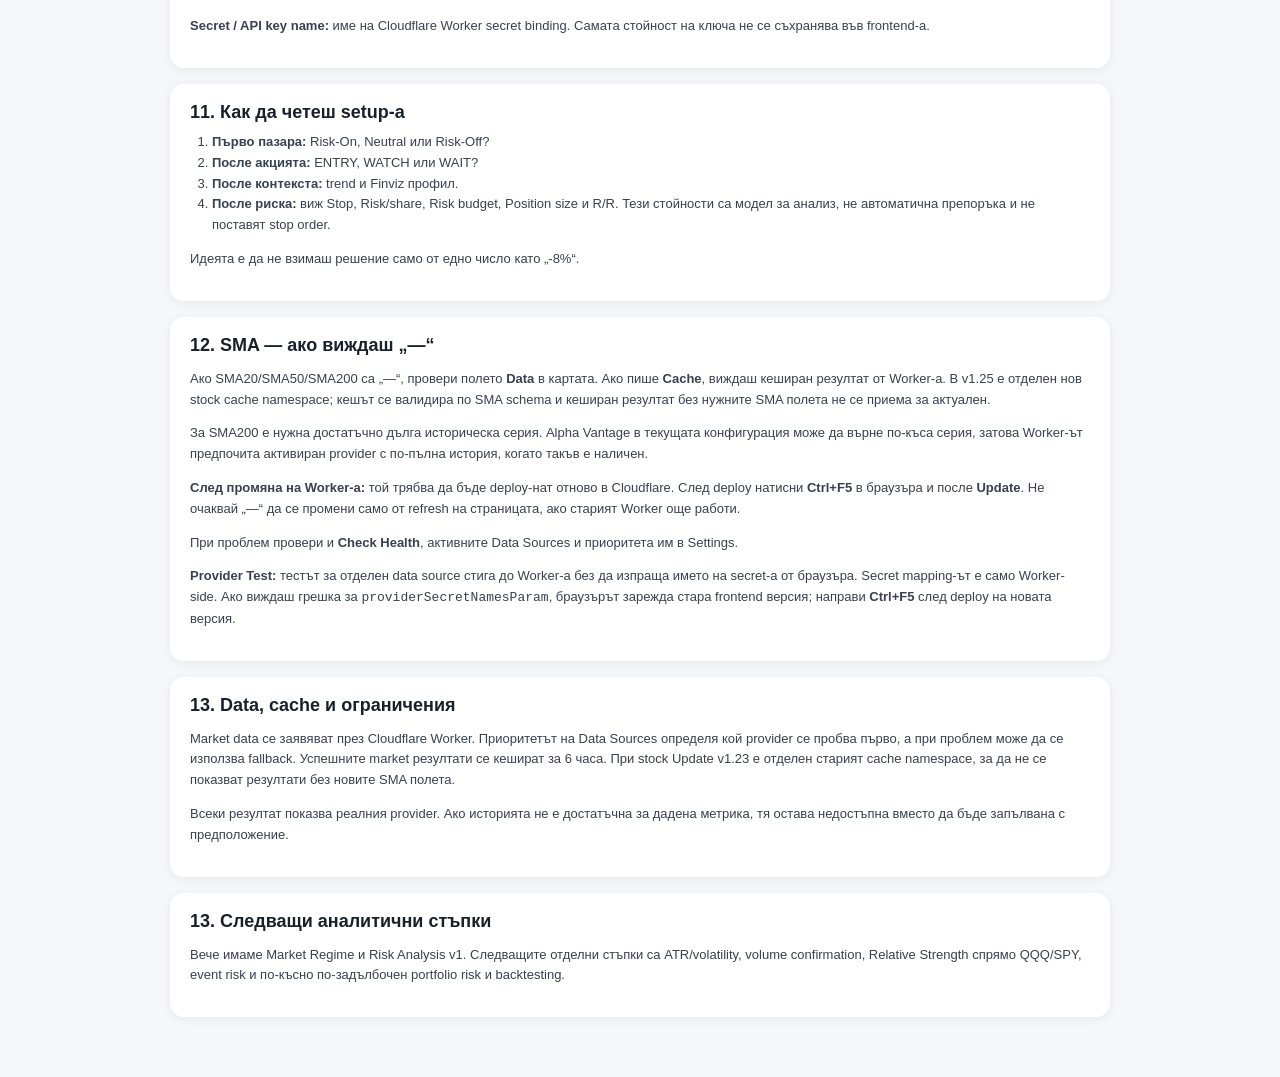
==== commit da627fff: "v1.25.0 update Help for SMA refresh and provider tests" ====
--- a/help.html
+++ b/help.html
@@ -132,10 +132,11 @@
 
   <section class="help-card">
     <h2>12. SMA — ако виждаш „—“</h2>
-    <p>Ако SMA20/SMA50/SMA200 са „—“, провери полето <b>Data</b> в картата. Ако пише <b>Cache</b>, виждаш кеширан резултат от Worker-а. В v1.24 кеш с липсващи SMA полета се счита за невалиден и се обновява при следващото зареждане.</p>
+    <p>Ако SMA20/SMA50/SMA200 са „—“, провери полето <b>Data</b> в картата. Ако пише <b>Cache</b>, виждаш кеширан резултат от Worker-а. В v1.25 е отделен нов stock cache namespace; кешът се валидира по SMA schema и кеширан резултат без нужните SMA полета не се приема за актуален.</p>
     <p>За SMA200 е нужна достатъчно дълга историческа серия. Alpha Vantage в текущата конфигурация може да върне по-къса серия, затова Worker-ът предпочита активиран provider с по-пълна история, когато такъв е наличен.</p>
     <p><b>След промяна на Worker-а:</b> той трябва да бъде deploy-нат отново в Cloudflare. След deploy натисни <b>Ctrl+F5</b> в браузъра и после <b>Update</b>. Не очаквай „—“ да се промени само от refresh на страницата, ако старият Worker още работи.</p>
     <p>При проблем провери и <b>Check Health</b>, активните Data Sources и приоритета им в Settings.</p>
+    <p><b>Provider Test:</b> тестът за отделен data source стига до Worker-а без да изпраща името на secret-а от браузъра. Secret mapping-ът е само Worker-side. Ако виждаш грешка за <code>providerSecretNamesParam</code>, браузърът зарежда стара frontend версия; направи <b>Ctrl+F5</b> след deploy на новата версия.</p>
   </section>
 
   <section class="help-card">
@@ -145,7 +146,7 @@
   </section>
 
   <section class="help-card">
-    <h2>12. Следващи аналитични стъпки</h2>
+    <h2>13. Следващи аналитични стъпки</h2>
     <p>Вече имаме Market Regime и Risk Analysis v1. Следващите отделни стъпки са ATR/volatility, volume confirmation, Relative Strength спрямо QQQ/SPY, event risk и по-късно по-задълбочен portfolio risk и backtesting.</p>
   </section>
 </main>
